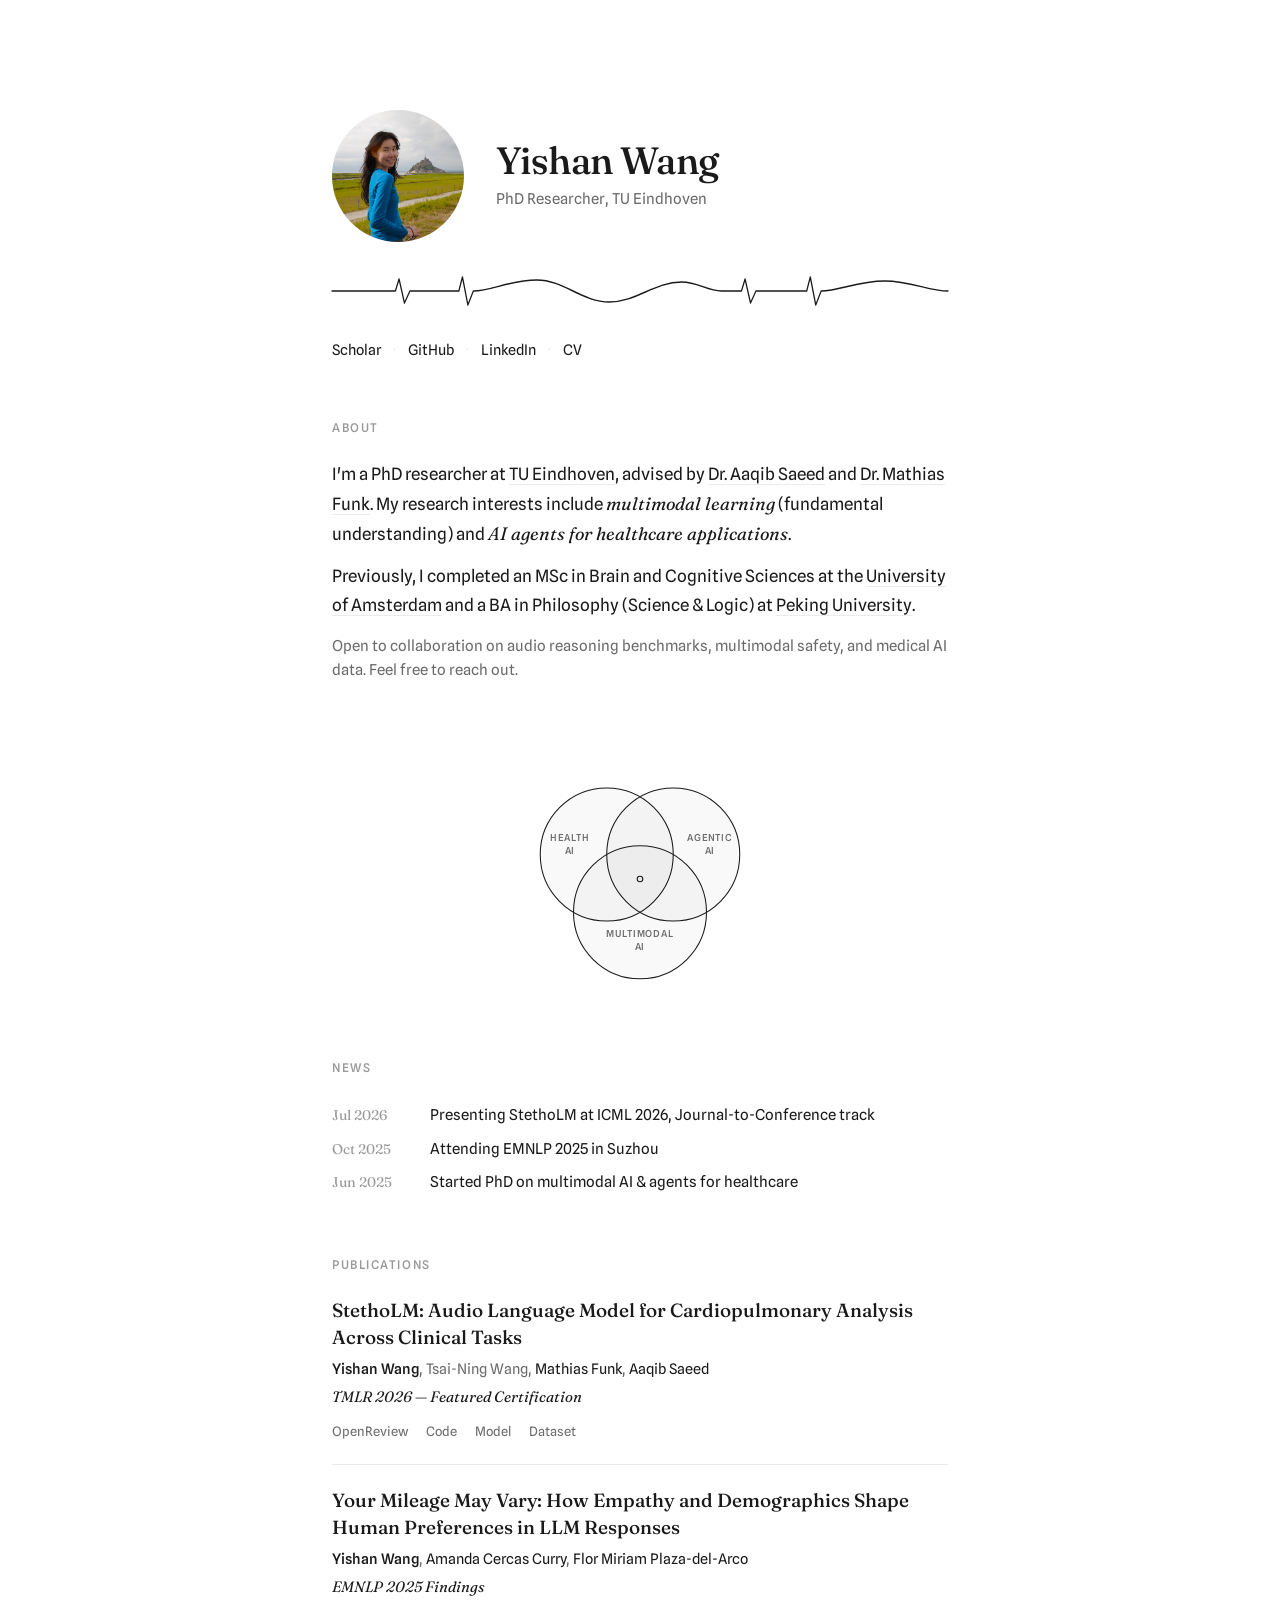
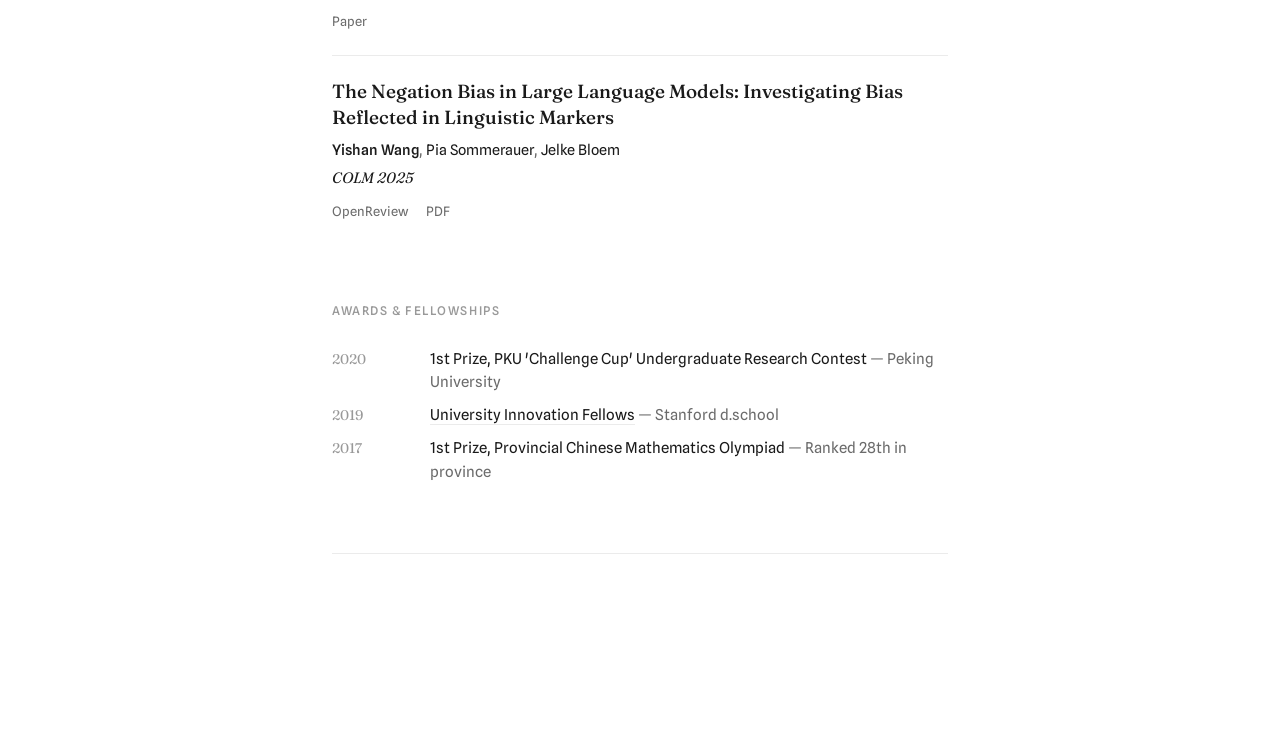
==== index.html @ dc72cea0 "Update index.html" ====
<!DOCTYPE HTML>
<html lang="en">
<head>
    <meta http-equiv="Content-Type" content="text/html; charset=UTF-8">
    <title>Yishan Wang</title>
    <meta name="author" content="Yishan Wang">
    <meta name="viewport" content="width=device-width, initial-scale=1">
    <link rel="shortcut icon" href="images/favicon/favicon.ico" type="image/x-icon">
    <link rel="preconnect" href="https://fonts.googleapis.com">
    <link rel="preconnect" href="https://fonts.gstatic.com" crossorigin>
    <link href="https://fonts.googleapis.com/css2?family=Fraunces:ital,opsz,wght@0,9..144,400;0,9..144,500;0,9..144,600;1,9..144,400;1,9..144,500&family=Spline+Sans:wght@400;500&display=swap" rel="stylesheet">
    <style>
        :root {
            --ink: #1a1a1a;
            --muted: #6b6b6b;
            --faint: #999;
            --line: #ebebeb;
            --accent: #1a1a1a;
            --bg: #ffffff;
        }

        * {
            margin: 0;
            padding: 0;
            box-sizing: border-box;
        }

        html {
            -webkit-font-smoothing: antialiased;
            -moz-osx-font-smoothing: grayscale;
        }

        body {
            font-family: 'Spline Sans', sans-serif;
            font-size: 16px;
            line-height: 1.65;
            color: var(--ink);
            background: var(--bg);
        }

        ::selection {
            background: #1a1a1a;
            color: #fff;
        }

        a {
            color: var(--ink);
            text-decoration: none;
            border-bottom: 1px solid var(--line);
            transition: border-color 0.2s ease, color 0.2s ease;
        }

        a:hover {
            border-color: var(--ink);
        }

        .wrap {
            max-width: 680px;
            margin: 0 auto;
            padding: 110px 32px 140px;
        }

        /* ===== Header ===== */
        header {
            display: flex;
            align-items: center;
            gap: 32px;
            margin-bottom: 8px;
        }

        .profile-photo {
            width: 132px;
            height: 132px;
            border-radius: 50%;
            object-fit: cover;
            flex-shrink: 0;
            transition: transform 0.4s ease;
        }

        .profile-photo:hover {
            transform: scale(1.04);
        }

        header h1 {
            font-family: 'Fraunces', serif;
            font-size: 38px;
            font-weight: 500;
            letter-spacing: -0.015em;
            line-height: 1.05;
            margin-bottom: 6px;
        }

        .subtitle {
            font-size: 15px;
            color: var(--muted);
        }

        /* ===== Heart/lung audio wave (header) ===== */
        .waveline {
            margin: 26px 0 0;
            width: 100%;
            height: 46px;
            display: block;
            overflow: visible;
        }

        .waveline path {
            fill: none;
            stroke: var(--ink);
            stroke-width: 1.4;
            stroke-linecap: round;
            stroke-linejoin: round;
        }

        .waveline .wave-draw {
            stroke-dasharray: 1400;
            stroke-dashoffset: 1400;
            animation: draw 2.6s cubic-bezier(0.16, 1, 0.3, 1) 0.5s forwards;
        }

        @keyframes draw {
            to { stroke-dashoffset: 0; }
        }

        /* ===== Meta line ===== */
        .meta {
            font-size: 14.5px;
            color: var(--muted);
            margin: 24px 0 6px;
        }

        .meta a {
            border-bottom-color: transparent;
        }

        .meta a:hover {
            border-bottom-color: var(--ink);
        }

        .meta .sep {
            color: var(--line);
            margin: 0 9px;
        }

        /* ===== Sections ===== */
        section {
            margin-top: 56px;
        }

        h2 {
            font-family: 'Spline Sans', sans-serif;
            font-size: 12px;
            font-weight: 500;
            text-transform: uppercase;
            letter-spacing: 0.13em;
            color: var(--faint);
            margin-bottom: 22px;
        }

        .bio-text {
            font-size: 17px;
            line-height: 1.7;
        }

        .bio-text em {
            font-family: 'Fraunces', serif;
            font-style: italic;
            font-size: 18px;
        }

        .collab-note {
            margin-top: 14px;
            font-size: 15px;
            color: var(--muted);
        }

        /* ===== Research Venn ===== */
        .venn-section {
            margin-top: 56px;
        }

        .venn {
            width: 100%;
            max-width: 280px;
            height: auto;
            display: block;
            margin: 4px auto 0;
            overflow: visible;
        }

        .venn circle {
            fill: var(--ink);
            fill-opacity: 0.022;
            stroke: var(--ink);
            stroke-width: 1.2;
        }

        .venn .ring {
            stroke-dasharray: 920;
            stroke-dashoffset: 920;
            animation: draw 2.2s cubic-bezier(0.16, 1, 0.3, 1) forwards;
        }
        .venn .ring.r2 { animation-delay: 0.22s; }
        .venn .ring.r3 { animation-delay: 0.44s; }

        .venn .lbl {
            font-family: 'Spline Sans', sans-serif;
            font-size: 11px;
            font-weight: 500;
            text-transform: uppercase;
            letter-spacing: 0.1em;
            fill: var(--muted);
            text-anchor: middle;
        }

        .venn .core {
            fill: var(--ink);
        }

        .venn .core-pulse {
            fill: none;
            stroke: var(--ink);
            stroke-width: 1;
            opacity: 0;
            transform-origin: center;
            animation: pulse 2.4s ease-out 1.4s infinite;
        }

        @keyframes pulse {
            0%   { opacity: 0.5; r: 4; }
            70%  { opacity: 0;   r: 16; }
            100% { opacity: 0;   r: 16; }
        }

        .venn-caption {
            text-align: center;
            font-family: 'Fraunces', serif;
            font-style: italic;
            font-size: 15px;
            color: var(--muted);
            margin-top: 18px;
        }

        /* ===== Compact rows (news / awards) ===== */
        .list {
            display: flex;
            flex-direction: column;
        }

        .row {
            display: flex;
            gap: 20px;
            padding: 5px 0;
            font-size: 15px;
            line-height: 1.55;
        }

        .row-date {
            font-family: 'Fraunces', serif;
            font-size: 14px;
            color: var(--faint);
            flex-shrink: 0;
            width: 78px;
            padding-top: 1px;
        }

        .row-body {
            flex: 1;
        }

        .row-body .where {
            color: var(--muted);
        }

        /* ===== Publications ===== */
        .pub {
            padding: 22px 0;
            border-top: 1px solid var(--line);
        }

        .pub:first-of-type {
            border-top: none;
            padding-top: 0;
        }

        .pub-title {
            font-family: 'Fraunces', serif;
            font-size: 19px;
            font-weight: 500;
            line-height: 1.4;
            margin-bottom: 7px;
        }

        .pub-authors {
            font-size: 14.5px;
            color: var(--muted);
            margin-bottom: 4px;
        }

        .pub-authors a {
            border-bottom-color: transparent;
        }

        .pub-authors a:hover {
            border-bottom-color: var(--ink);
        }

        .pub-authors .me {
            color: var(--ink);
            font-weight: 500;
        }

        .pub-venue {
            font-family: 'Fraunces', serif;
            font-style: italic;
            font-size: 15px;
            color: var(--ink);
            margin-bottom: 11px;
        }

        .pub-links {
            display: flex;
            gap: 18px;
        }

        .pub-links a {
            font-size: 13px;
            color: var(--muted);
            border-bottom: none;
            position: relative;
        }

        .pub-links a::after {
            content: '';
            position: absolute;
            left: 0;
            bottom: -2px;
            width: 100%;
            height: 1px;
            background: var(--ink);
            transform: scaleX(0);
            transform-origin: left;
            transition: transform 0.2s ease;
        }

        .pub-links a:hover {
            color: var(--ink);
        }

        .pub-links a:hover::after {
            transform: scaleX(1);
        }

        /* ===== Visitor map ===== */
        .map-section {
            margin-top: 64px;
            padding-top: 40px;
            border-top: 1px solid var(--line);
        }

        /* ===== Page load animation ===== */
        .wrap > * {
            animation: rise 0.7s cubic-bezier(0.16, 1, 0.3, 1) backwards;
        }
        .wrap > *:nth-child(1) { animation-delay: 0.04s; }
        .wrap > *:nth-child(2) { animation-delay: 0.10s; }
        .wrap > *:nth-child(3) { animation-delay: 0.16s; }
        .wrap > *:nth-child(4) { animation-delay: 0.22s; }
        .wrap > *:nth-child(5) { animation-delay: 0.28s; }
        .wrap > *:nth-child(6) { animation-delay: 0.34s; }
        .wrap > *:nth-child(7) { animation-delay: 0.40s; }
        .wrap > *:nth-child(8) { animation-delay: 0.46s; }

        @keyframes rise {
            from { opacity: 0; transform: translateY(12px); }
            to { opacity: 1; transform: translateY(0); }
        }

        @media (prefers-reduced-motion: reduce) {
            .wave-draw, .venn .ring { animation: none; stroke-dashoffset: 0; }
            .venn .core-pulse { animation: none; }
        }

        /* ===== Mobile ===== */
        @media (max-width: 600px) {
            .wrap {
                padding: 64px 24px 90px;
            }

            header {
                flex-direction: column;
                align-items: flex-start;
                gap: 18px;
            }

            header h1 {
                font-size: 33px;
            }

            .row {
                flex-direction: column;
                gap: 1px;
                padding: 7px 0;
            }

            .row-date {
                width: auto;
            }

            .meta {
                line-height: 2;
            }

            .venn .lbl { font-size: 10px; }
        }
    </style>
</head>

<body>
    <div class="wrap">
        <!-- Header -->
        <header>
            <img src="images/profile.jpg" alt="Yishan Wang" class="profile-photo">
            <div>
                <h1>Yishan Wang</h1>
                <p class="subtitle">PhD Researcher, TU Eindhoven</p>
            </div>
        </header>

        <!-- Heart / lung audio wave -->
        <svg class="waveline" viewBox="0 0 680 46" preserveAspectRatio="none" aria-hidden="true">
            <path class="wave-draw" d="
                M0,23
                C20,23 34,23 48,23
                L70,23 74,11 80,35 86,23
                C100,23 108,23 120,23
                L140,23 144,9 150,37 156,23
                C176,23 196,12 226,12
                C256,12 276,34 306,34
                C336,34 356,14 386,14
                C404,14 414,23 430,23
                L452,23 456,11 462,35 468,23
                C482,23 490,23 504,23
                L524,23 528,9 534,37 540,23
                C560,23 580,13 610,13
                C640,13 658,23 680,23
            "/>
        </svg>

        <!-- Meta -->
        <p class="meta">
            <a href="https://scholar.google.com/citations?user=Zy2eJZYAAAAJ&hl=en">Scholar</a>
            <span class="sep">·</span>
            <a href="https://github.com/yishani">GitHub</a>
            <span class="sep">·</span>
            <a href="https://www.linkedin.com/in/askyishan/">LinkedIn</a>
            <span class="sep">·</span>
            <a href="https://drive.google.com/file/d/1V_Zh28WvNt4IP1V_HgYiuSnjys2AkAC2/view?usp=sharing">CV</a>
        </p>

        <!-- About -->
        <section class="about">
            <h2>About</h2>
            <p class="bio-text">
                I'm a PhD researcher at <a href="https://www.tue.nl/en/">TU Eindhoven</a>,
                advised by <a href="https://aqibsaeed.github.io/">Dr. Aaqib Saeed</a> and
                <a href="https://mathias-funk.com/">Dr. Mathias Funk</a>. My research interests
                include <em>multimodal learning</em> (fundamental understanding) and
                <em>AI agents for healthcare applications</em>.
            </p>
            <p class="bio-text" style="margin-top: 12px;">
                Previously, I completed an MSc in Brain and Cognitive Sciences at the
                <a href="https://www.uva.nl/en">University of Amsterdam</a> and a BA in
                Philosophy (Science &amp; Logic) at <a href="https://english.pku.edu.cn/">Peking University</a>.
            </p>
            <p class="collab-note">
                Open to collaboration on audio reasoning benchmarks, multimodal safety,
                and medical AI data. Feel free to reach out.
            </p>
        </section>

        <!-- Research focus (Venn) -->
        <section class="venn-section">
            <svg class="venn" viewBox="0 0 320 300" aria-label="My research sits at the intersection of Health AI, Agentic AI and Multimodal AI">
                <!-- circles -->
                <circle class="ring r1" cx="122" cy="132" r="76"/>
                <circle class="ring r2" cx="198" cy="132" r="76"/>
                <circle class="ring r3" cx="160" cy="198" r="76"/>

                <!-- triple-intersection marker -->
                <circle class="core-pulse" cx="160" cy="160" r="4"/>
                <circle class="core" cx="160" cy="160" r="3.2"/>

                <!-- labels (inside each circle's clear lobe) -->
                <text class="lbl" x="80" y="116">Health</text>
                <text class="lbl" x="80" y="131">AI</text>
                <text class="lbl" x="240" y="116">Agentic</text>
                <text class="lbl" x="240" y="131">AI</text>
                <text class="lbl" x="160" y="226">Multimodal</text>
                <text class="lbl" x="160" y="241">AI</text>
            </svg>
        </section>

        <!-- News -->
        <section class="news">
            <h2>News</h2>
            <div class="list">
                <div class="row">
                    <div class="row-date">Jul 2026</div>
                    <div class="row-body">Presenting StethoLM at ICML 2026, Journal-to-Conference track</div>
                </div>
                <div class="row">
                    <div class="row-date">Oct 2025</div>
                    <div class="row-body">Attending EMNLP 2025 in Suzhou</div>
                </div>
                <div class="row">
                    <div class="row-date">Jun 2025</div>
                    <div class="row-body">Started PhD on multimodal AI &amp; agents for healthcare</div>
                </div>
            </div>
        </section>

        <!-- Publications -->
        <section class="publications">
            <h2>Publications</h2>
            <div class="pub">
                <div class="pub-title">StethoLM: Audio Language Model for Cardiopulmonary Analysis Across Clinical Tasks</div>
                <div class="pub-authors">
                    <span class="me">Yishan Wang</span>,
                    Tsai-Ning Wang,
                    <a href="https://mathias-funk.com/">Mathias Funk</a>,
                    <a href="https://aqibsaeed.github.io/">Aaqib Saeed</a>
                </div>
                <div class="pub-venue">TMLR 2026 — Featured Certification</div>
                <div class="pub-links">
                    <a href="https://openreview.net/forum?id=i9RuUH9Jyj">OpenReview</a>
                    <a href="https://github.com/yishani/StethoLM">Code</a>
                    <a href="https://huggingface.co/askyishan/StethoLM">Model</a>
                    <a href="https://huggingface.co/datasets/askyishan/StethoBench">Dataset</a>
                </div>
            </div>

            <div class="pub">
                <div class="pub-title">Your Mileage May Vary: How Empathy and Demographics Shape Human Preferences in LLM Responses</div>
                <div class="pub-authors">
                    <span class="me">Yishan Wang</span>,
                    <a href="https://amandacurry.github.io/">Amanda Cercas Curry</a>,
                    <a href="https://fmplaza.github.io/">Flor Miriam Plaza-del-Arco</a>
                </div>
                <div class="pub-venue">EMNLP 2025 Findings</div>
                <div class="pub-links">
                    <a href="https://aclanthology.org/2025.findings-emnlp.935.pdf">Paper</a>
                </div>
            </div>

            <div class="pub">
                <div class="pub-title">The Negation Bias in Large Language Models: Investigating Bias Reflected in Linguistic Markers</div>
                <div class="pub-authors">
                    <span class="me">Yishan Wang</span>,
                    <a href="https://research.vu.nl/en/persons/pia-sommerauer">Pia Sommerauer</a>,
                    <a href="https://www.uva.nl/en/profile/b/l/j.bloem/j.bloem.html">Jelke Bloem</a>
                </div>
                <div class="pub-venue">COLM 2025</div>
                <div class="pub-links">
                    <a href="https://openreview.net/forum?id=BuXZtHTefA">OpenReview</a>
                    <a href="https://openreview.net/pdf?id=BuXZtHTefA">PDF</a>
                </div>
            </div>
        </section>

        <!-- Awards -->
        <section class="awards">
            <h2>Awards &amp; Fellowships</h2>
            <div class="list">
                <div class="row">
                    <div class="row-date">2020</div>
                    <div class="row-body">1st Prize, PKU 'Challenge Cup' Undergraduate Research Contest <span class="where">— Peking University</span></div>
                </div>
                <div class="row">
                    <div class="row-date">2019</div>
                    <div class="row-body"><a href="https://universityinnovationfellows.org/">University Innovation Fellows</a> <span class="where">— Stanford d.school</span></div>
                </div>
                <div class="row">
                    <div class="row-date">2017</div>
                    <div class="row-body">1st Prize, Provincial Chinese Mathematics Olympiad <span class="where">— Ranked 28th in province</span></div>
                </div>
            </div>
        </section>

        <!-- Visitor Map -->
        <section class="map-section">
            <script type="text/javascript" id="clustrmaps" src="//cdn.clustrmaps.com/map_v2.js?cl=ffffff&w=300&t=tt&d=w1MiC1LcS3pvn2YTrat3h65pmAVb_64KjppwKlJjlmo&co=a3d6fb&cmo=fda2a2&cmn=89fd89&ct=ffffff"></script>
        </section>
    </div>
</body>
</html>
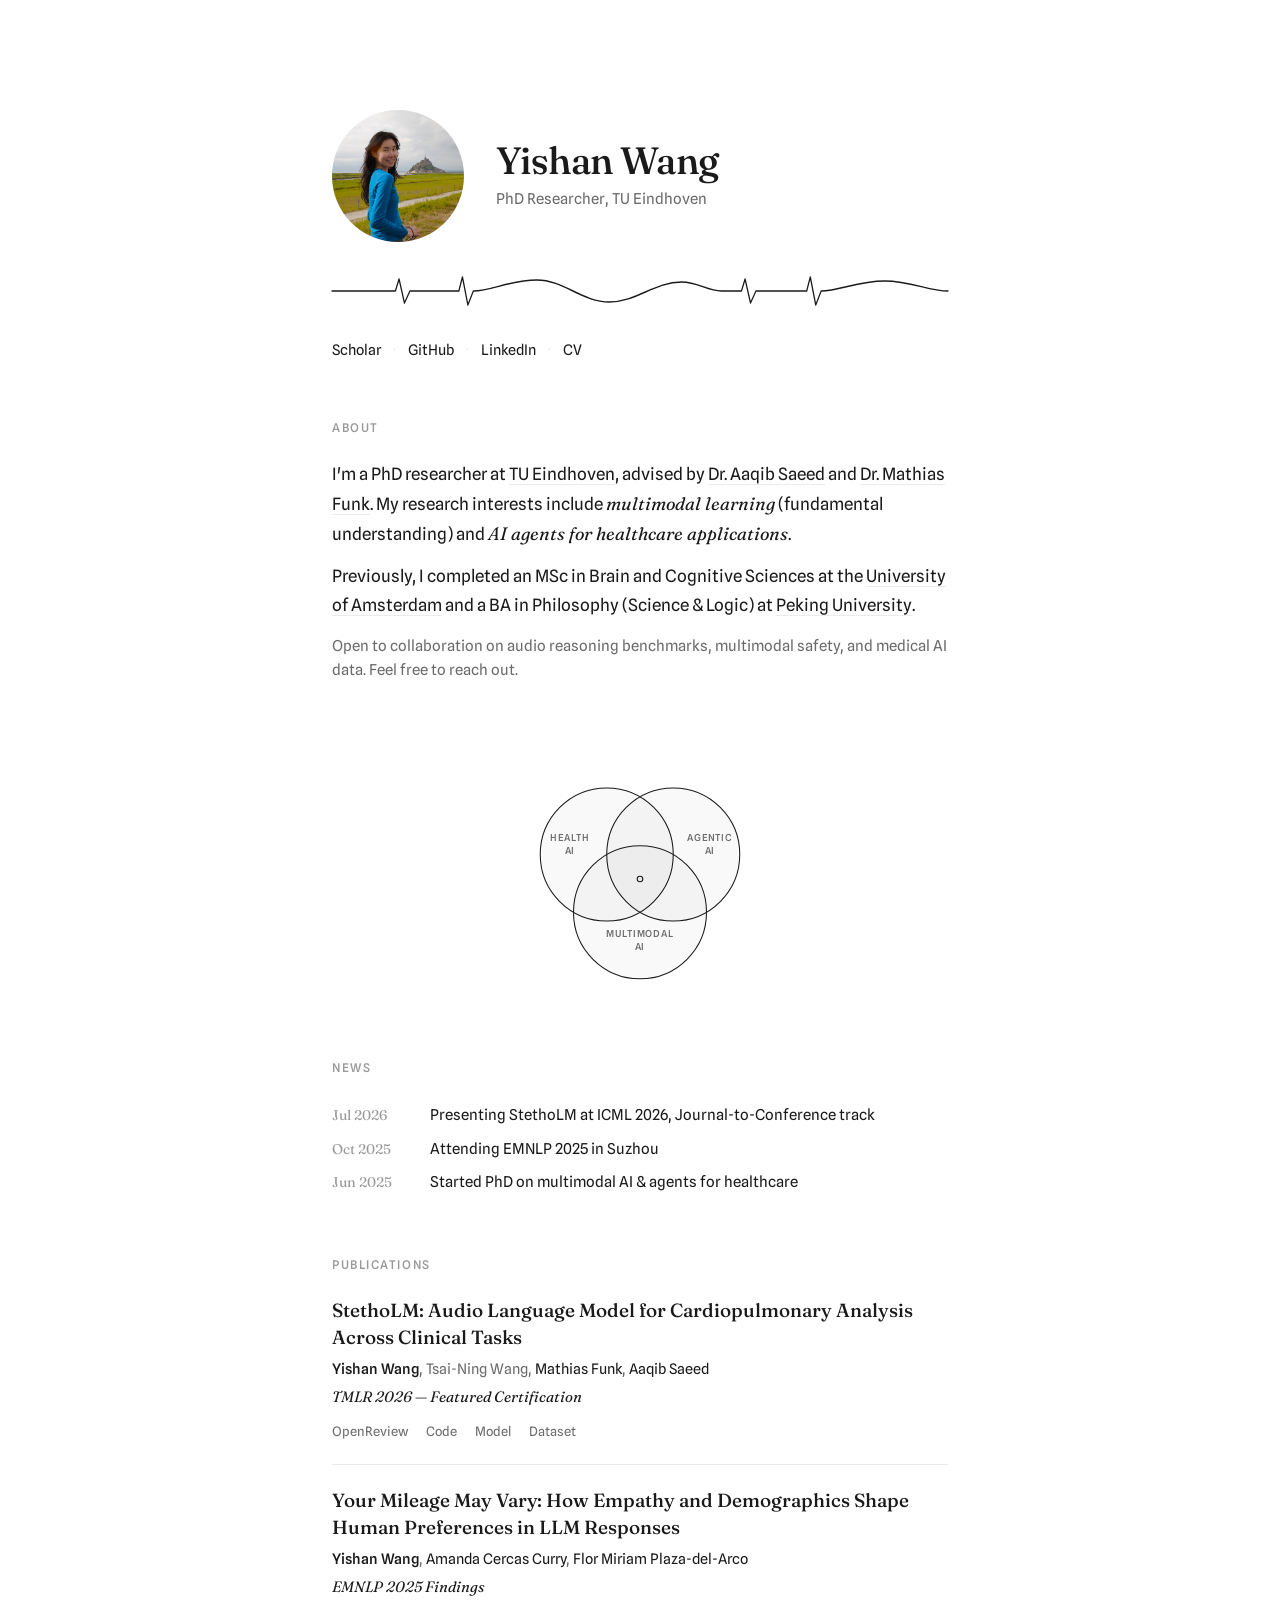
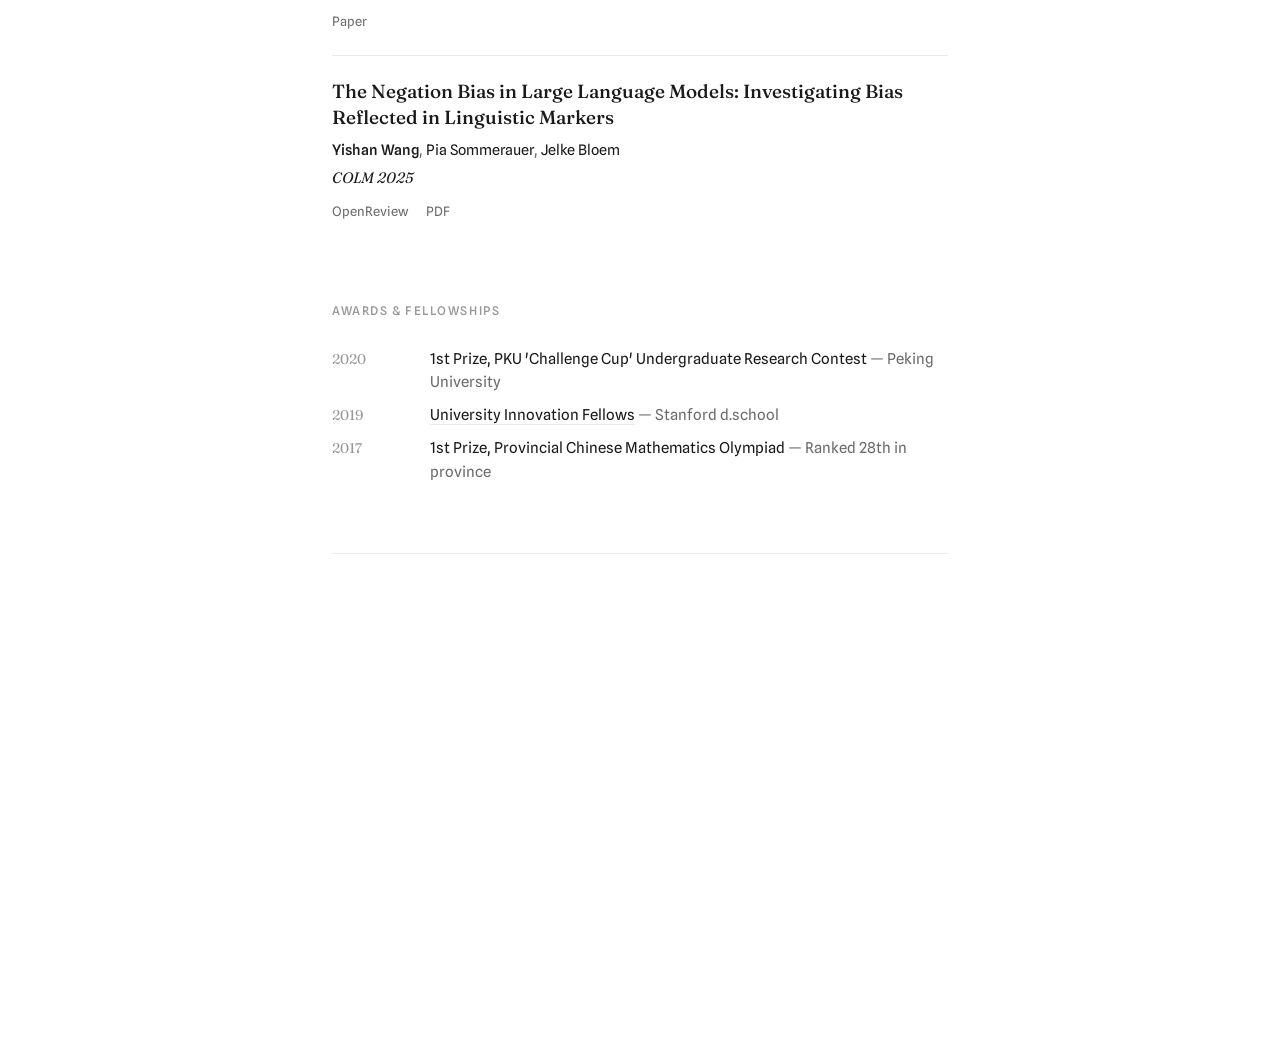
==== commit 286b2661: "Update index.html" ====
--- a/index.html
+++ b/index.html
@@ -356,6 +356,18 @@
             margin-top: 64px;
             padding-top: 40px;
             border-top: 1px solid var(--line);
+        }
+
+        #clustrmaps-widget {
+            min-height: 320px;
+            display: flex;
+            justify-content: center;
+            align-items: flex-start;
+        }
+
+        #clustrmaps-widget img {
+            max-width: 100%;
+            height: auto;
         }
 
         /* ===== Page load animation ===== */
@@ -589,7 +601,9 @@
 
         <!-- Visitor Map -->
         <section class="map-section">
-            <script type="text/javascript" id="clustrmaps" src="//cdn.clustrmaps.com/map_v2.js?cl=ffffff&w=300&t=tt&d=w1MiC1LcS3pvn2YTrat3h65pmAVb_64KjppwKlJjlmo&co=a3d6fb&cmo=fda2a2&cmn=89fd89&ct=ffffff"></script>
+            <div id="clustrmaps-widget">
+                <script type="text/javascript" id="clustrmaps" src="//cdn.clustrmaps.com/map_v2.js?cl=ffffff&w=300&t=tt&d=w1MiC1LcS3pvn2YTrat3h65pmAVb_64KjppwKlJjlmo&co=a3d6fb&cmo=fda2a2&cmn=89fd89&ct=ffffff"></script>
+            </div>
         </section>
     </div>
 </body>
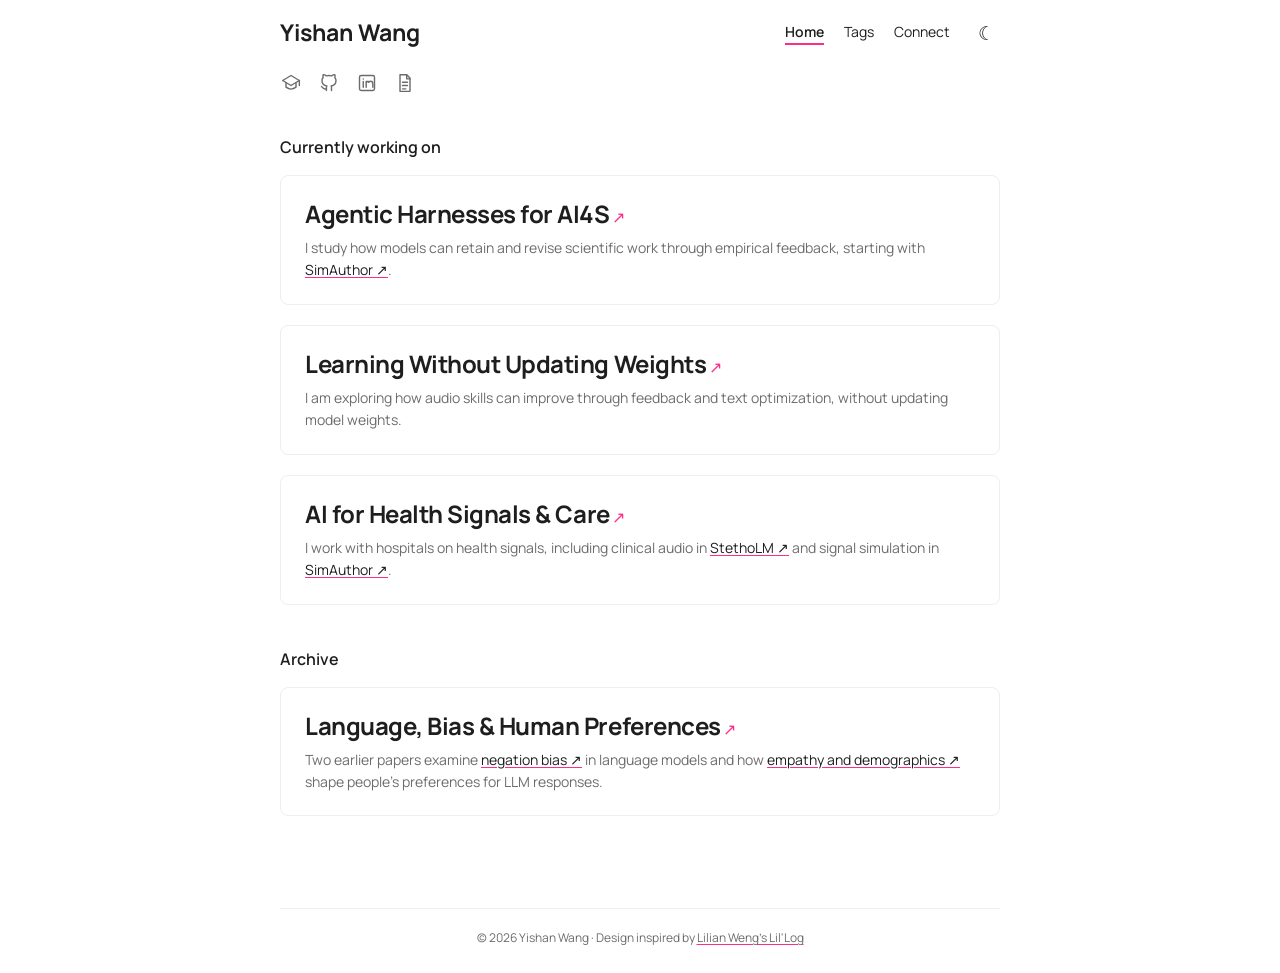
==== commit fadd563c: "Restructure site into theme pages and refresh styling - Split research into theme pages (AI4S, audio" ====
--- a/index.html
+++ b/index.html
@@ -1,610 +1,42 @@
-<!DOCTYPE HTML>
+<!doctype html>
 <html lang="en">
 <head>
-    <meta http-equiv="Content-Type" content="text/html; charset=UTF-8">
-    <title>Yishan Wang</title>
-    <meta name="author" content="Yishan Wang">
-    <meta name="viewport" content="width=device-width, initial-scale=1">
-    <link rel="shortcut icon" href="images/favicon/favicon.ico" type="image/x-icon">
-    <link rel="preconnect" href="https://fonts.googleapis.com">
-    <link rel="preconnect" href="https://fonts.gstatic.com" crossorigin>
-    <link href="https://fonts.googleapis.com/css2?family=Fraunces:ital,opsz,wght@0,9..144,400;0,9..144,500;0,9..144,600;1,9..144,400;1,9..144,500&family=Spline+Sans:wght@400;500&display=swap" rel="stylesheet">
-    <style>
-        :root {
-            --ink: #1a1a1a;
-            --muted: #6b6b6b;
-            --faint: #999;
-            --line: #ebebeb;
-            --accent: #1a1a1a;
-            --bg: #ffffff;
-        }
-
-        * {
-            margin: 0;
-            padding: 0;
-            box-sizing: border-box;
-        }
-
-        html {
-            -webkit-font-smoothing: antialiased;
-            -moz-osx-font-smoothing: grayscale;
-        }
-
-        body {
-            font-family: 'Spline Sans', sans-serif;
-            font-size: 16px;
-            line-height: 1.65;
-            color: var(--ink);
-            background: var(--bg);
-        }
-
-        ::selection {
-            background: #1a1a1a;
-            color: #fff;
-        }
-
-        a {
-            color: var(--ink);
-            text-decoration: none;
-            border-bottom: 1px solid var(--line);
-            transition: border-color 0.2s ease, color 0.2s ease;
-        }
-
-        a:hover {
-            border-color: var(--ink);
-        }
-
-        .wrap {
-            max-width: 680px;
-            margin: 0 auto;
-            padding: 110px 32px 140px;
-        }
-
-        /* ===== Header ===== */
-        header {
-            display: flex;
-            align-items: center;
-            gap: 32px;
-            margin-bottom: 8px;
-        }
-
-        .profile-photo {
-            width: 132px;
-            height: 132px;
-            border-radius: 50%;
-            object-fit: cover;
-            flex-shrink: 0;
-            transition: transform 0.4s ease;
-        }
-
-        .profile-photo:hover {
-            transform: scale(1.04);
-        }
-
-        header h1 {
-            font-family: 'Fraunces', serif;
-            font-size: 38px;
-            font-weight: 500;
-            letter-spacing: -0.015em;
-            line-height: 1.05;
-            margin-bottom: 6px;
-        }
-
-        .subtitle {
-            font-size: 15px;
-            color: var(--muted);
-        }
-
-        /* ===== Heart/lung audio wave (header) ===== */
-        .waveline {
-            margin: 26px 0 0;
-            width: 100%;
-            height: 46px;
-            display: block;
-            overflow: visible;
-        }
-
-        .waveline path {
-            fill: none;
-            stroke: var(--ink);
-            stroke-width: 1.4;
-            stroke-linecap: round;
-            stroke-linejoin: round;
-        }
-
-        .waveline .wave-draw {
-            stroke-dasharray: 1400;
-            stroke-dashoffset: 1400;
-            animation: draw 2.6s cubic-bezier(0.16, 1, 0.3, 1) 0.5s forwards;
-        }
-
-        @keyframes draw {
-            to { stroke-dashoffset: 0; }
-        }
-
-        /* ===== Meta line ===== */
-        .meta {
-            font-size: 14.5px;
-            color: var(--muted);
-            margin: 24px 0 6px;
-        }
-
-        .meta a {
-            border-bottom-color: transparent;
-        }
-
-        .meta a:hover {
-            border-bottom-color: var(--ink);
-        }
-
-        .meta .sep {
-            color: var(--line);
-            margin: 0 9px;
-        }
-
-        /* ===== Sections ===== */
-        section {
-            margin-top: 56px;
-        }
-
-        h2 {
-            font-family: 'Spline Sans', sans-serif;
-            font-size: 12px;
-            font-weight: 500;
-            text-transform: uppercase;
-            letter-spacing: 0.13em;
-            color: var(--faint);
-            margin-bottom: 22px;
-        }
-
-        .bio-text {
-            font-size: 17px;
-            line-height: 1.7;
-        }
-
-        .bio-text em {
-            font-family: 'Fraunces', serif;
-            font-style: italic;
-            font-size: 18px;
-        }
-
-        .collab-note {
-            margin-top: 14px;
-            font-size: 15px;
-            color: var(--muted);
-        }
-
-        /* ===== Research Venn ===== */
-        .venn-section {
-            margin-top: 56px;
-        }
-
-        .venn {
-            width: 100%;
-            max-width: 280px;
-            height: auto;
-            display: block;
-            margin: 4px auto 0;
-            overflow: visible;
-        }
-
-        .venn circle {
-            fill: var(--ink);
-            fill-opacity: 0.022;
-            stroke: var(--ink);
-            stroke-width: 1.2;
-        }
-
-        .venn .ring {
-            stroke-dasharray: 920;
-            stroke-dashoffset: 920;
-            animation: draw 2.2s cubic-bezier(0.16, 1, 0.3, 1) forwards;
-        }
-        .venn .ring.r2 { animation-delay: 0.22s; }
-        .venn .ring.r3 { animation-delay: 0.44s; }
-
-        .venn .lbl {
-            font-family: 'Spline Sans', sans-serif;
-            font-size: 11px;
-            font-weight: 500;
-            text-transform: uppercase;
-            letter-spacing: 0.1em;
-            fill: var(--muted);
-            text-anchor: middle;
-        }
-
-        .venn .core {
-            fill: var(--ink);
-        }
-
-        .venn .core-pulse {
-            fill: none;
-            stroke: var(--ink);
-            stroke-width: 1;
-            opacity: 0;
-            transform-origin: center;
-            animation: pulse 2.4s ease-out 1.4s infinite;
-        }
-
-        @keyframes pulse {
-            0%   { opacity: 0.5; r: 4; }
-            70%  { opacity: 0;   r: 16; }
-            100% { opacity: 0;   r: 16; }
-        }
-
-        .venn-caption {
-            text-align: center;
-            font-family: 'Fraunces', serif;
-            font-style: italic;
-            font-size: 15px;
-            color: var(--muted);
-            margin-top: 18px;
-        }
-
-        /* ===== Compact rows (news / awards) ===== */
-        .list {
-            display: flex;
-            flex-direction: column;
-        }
-
-        .row {
-            display: flex;
-            gap: 20px;
-            padding: 5px 0;
-            font-size: 15px;
-            line-height: 1.55;
-        }
-
-        .row-date {
-            font-family: 'Fraunces', serif;
-            font-size: 14px;
-            color: var(--faint);
-            flex-shrink: 0;
-            width: 78px;
-            padding-top: 1px;
-        }
-
-        .row-body {
-            flex: 1;
-        }
-
-        .row-body .where {
-            color: var(--muted);
-        }
-
-        /* ===== Publications ===== */
-        .pub {
-            padding: 22px 0;
-            border-top: 1px solid var(--line);
-        }
-
-        .pub:first-of-type {
-            border-top: none;
-            padding-top: 0;
-        }
-
-        .pub-title {
-            font-family: 'Fraunces', serif;
-            font-size: 19px;
-            font-weight: 500;
-            line-height: 1.4;
-            margin-bottom: 7px;
-        }
-
-        .pub-authors {
-            font-size: 14.5px;
-            color: var(--muted);
-            margin-bottom: 4px;
-        }
-
-        .pub-authors a {
-            border-bottom-color: transparent;
-        }
-
-        .pub-authors a:hover {
-            border-bottom-color: var(--ink);
-        }
-
-        .pub-authors .me {
-            color: var(--ink);
-            font-weight: 500;
-        }
-
-        .pub-venue {
-            font-family: 'Fraunces', serif;
-            font-style: italic;
-            font-size: 15px;
-            color: var(--ink);
-            margin-bottom: 11px;
-        }
-
-        .pub-links {
-            display: flex;
-            gap: 18px;
-        }
-
-        .pub-links a {
-            font-size: 13px;
-            color: var(--muted);
-            border-bottom: none;
-            position: relative;
-        }
-
-        .pub-links a::after {
-            content: '';
-            position: absolute;
-            left: 0;
-            bottom: -2px;
-            width: 100%;
-            height: 1px;
-            background: var(--ink);
-            transform: scaleX(0);
-            transform-origin: left;
-            transition: transform 0.2s ease;
-        }
-
-        .pub-links a:hover {
-            color: var(--ink);
-        }
-
-        .pub-links a:hover::after {
-            transform: scaleX(1);
-        }
-
-        /* ===== Visitor map ===== */
-        .map-section {
-            margin-top: 64px;
-            padding-top: 40px;
-            border-top: 1px solid var(--line);
-        }
-
-        #clustrmaps-widget {
-            min-height: 320px;
-            display: flex;
-            justify-content: center;
-            align-items: flex-start;
-        }
-
-        #clustrmaps-widget img {
-            max-width: 100%;
-            height: auto;
-        }
-
-        /* ===== Page load animation ===== */
-        .wrap > * {
-            animation: rise 0.7s cubic-bezier(0.16, 1, 0.3, 1) backwards;
-        }
-        .wrap > *:nth-child(1) { animation-delay: 0.04s; }
-        .wrap > *:nth-child(2) { animation-delay: 0.10s; }
-        .wrap > *:nth-child(3) { animation-delay: 0.16s; }
-        .wrap > *:nth-child(4) { animation-delay: 0.22s; }
-        .wrap > *:nth-child(5) { animation-delay: 0.28s; }
-        .wrap > *:nth-child(6) { animation-delay: 0.34s; }
-        .wrap > *:nth-child(7) { animation-delay: 0.40s; }
-        .wrap > *:nth-child(8) { animation-delay: 0.46s; }
-
-        @keyframes rise {
-            from { opacity: 0; transform: translateY(12px); }
-            to { opacity: 1; transform: translateY(0); }
-        }
-
-        @media (prefers-reduced-motion: reduce) {
-            .wave-draw, .venn .ring { animation: none; stroke-dashoffset: 0; }
-            .venn .core-pulse { animation: none; }
-        }
-
-        /* ===== Mobile ===== */
-        @media (max-width: 600px) {
-            .wrap {
-                padding: 64px 24px 90px;
-            }
-
-            header {
-                flex-direction: column;
-                align-items: flex-start;
-                gap: 18px;
-            }
-
-            header h1 {
-                font-size: 33px;
-            }
-
-            .row {
-                flex-direction: column;
-                gap: 1px;
-                padding: 7px 0;
-            }
-
-            .row-date {
-                width: auto;
-            }
-
-            .meta {
-                line-height: 2;
-            }
-
-            .venn .lbl { font-size: 10px; }
-        }
-    </style>
+  <meta charset="utf-8">
+  <meta name="viewport" content="width=device-width,initial-scale=1">
+  <meta name="description" content="Yishan Wang's research themes in agentic AI, audio skills, and healthcare.">
+  <title>Yishan Wang</title>
+  <script>(function(){try{var t=localStorage.getItem('theme');if(t==='dark'||t==='light')document.documentElement.dataset.theme=t;else if(matchMedia('(prefers-color-scheme: dark)').matches)document.documentElement.dataset.theme='dark'}catch(e){}})();</script>
+  <link rel="preconnect" href="https://fonts.googleapis.com"><link rel="preconnect" href="https://fonts.gstatic.com" crossorigin><link rel="stylesheet" href="https://fonts.googleapis.com/css2?family=Manrope:wght@400..800&display=swap"><link rel="stylesheet" href="stylesheet.css">
+  <script src="theme.js" defer></script>
 </head>
-
 <body>
-    <div class="wrap">
-        <!-- Header -->
-        <header>
-            <img src="images/profile.jpg" alt="Yishan Wang" class="profile-photo">
-            <div>
-                <h1>Yishan Wang</h1>
-                <p class="subtitle">PhD Researcher, TU Eindhoven</p>
-            </div>
-        </header>
-
-        <!-- Heart / lung audio wave -->
-        <svg class="waveline" viewBox="0 0 680 46" preserveAspectRatio="none" aria-hidden="true">
-            <path class="wave-draw" d="
-                M0,23
-                C20,23 34,23 48,23
-                L70,23 74,11 80,35 86,23
-                C100,23 108,23 120,23
-                L140,23 144,9 150,37 156,23
-                C176,23 196,12 226,12
-                C256,12 276,34 306,34
-                C336,34 356,14 386,14
-                C404,14 414,23 430,23
-                L452,23 456,11 462,35 468,23
-                C482,23 490,23 504,23
-                L524,23 528,9 534,37 540,23
-                C560,23 580,13 610,13
-                C640,13 658,23 680,23
-            "/>
-        </svg>
-
-        <!-- Meta -->
-        <p class="meta">
-            <a href="https://scholar.google.com/citations?user=Zy2eJZYAAAAJ&hl=en">Scholar</a>
-            <span class="sep">·</span>
-            <a href="https://github.com/yishani">GitHub</a>
-            <span class="sep">·</span>
-            <a href="https://www.linkedin.com/in/askyishan/">LinkedIn</a>
-            <span class="sep">·</span>
-            <a href="https://drive.google.com/file/d/1V_Zh28WvNt4IP1V_HgYiuSnjys2AkAC2/view?usp=sharing">CV</a>
-        </p>
-
-        <!-- About -->
-        <section class="about">
-            <h2>About</h2>
-            <p class="bio-text">
-                I'm a PhD researcher at <a href="https://www.tue.nl/en/">TU Eindhoven</a>,
-                advised by <a href="https://aqibsaeed.github.io/">Dr. Aaqib Saeed</a> and
-                <a href="https://mathias-funk.com/">Dr. Mathias Funk</a>. My research interests
-                include <em>multimodal learning</em> (fundamental understanding) and
-                <em>AI agents for healthcare applications</em>.
-            </p>
-            <p class="bio-text" style="margin-top: 12px;">
-                Previously, I completed an MSc in Brain and Cognitive Sciences at the
-                <a href="https://www.uva.nl/en">University of Amsterdam</a> and a BA in
-                Philosophy (Science &amp; Logic) at <a href="https://english.pku.edu.cn/">Peking University</a>.
-            </p>
-            <p class="collab-note">
-                Open to collaboration on audio reasoning benchmarks, multimodal safety,
-                and medical AI data. Feel free to reach out.
-            </p>
-        </section>
-
-        <!-- Research focus (Venn) -->
-        <section class="venn-section">
-            <svg class="venn" viewBox="0 0 320 300" aria-label="My research sits at the intersection of Health AI, Agentic AI and Multimodal AI">
-                <!-- circles -->
-                <circle class="ring r1" cx="122" cy="132" r="76"/>
-                <circle class="ring r2" cx="198" cy="132" r="76"/>
-                <circle class="ring r3" cx="160" cy="198" r="76"/>
-
-                <!-- triple-intersection marker -->
-                <circle class="core-pulse" cx="160" cy="160" r="4"/>
-                <circle class="core" cx="160" cy="160" r="3.2"/>
-
-                <!-- labels (inside each circle's clear lobe) -->
-                <text class="lbl" x="80" y="116">Health</text>
-                <text class="lbl" x="80" y="131">AI</text>
-                <text class="lbl" x="240" y="116">Agentic</text>
-                <text class="lbl" x="240" y="131">AI</text>
-                <text class="lbl" x="160" y="226">Multimodal</text>
-                <text class="lbl" x="160" y="241">AI</text>
-            </svg>
-        </section>
-
-        <!-- News -->
-        <section class="news">
-            <h2>News</h2>
-            <div class="list">
-                <div class="row">
-                    <div class="row-date">Jul 2026</div>
-                    <div class="row-body">Presenting StethoLM at ICML 2026, Journal-to-Conference track</div>
-                </div>
-                <div class="row">
-                    <div class="row-date">Oct 2025</div>
-                    <div class="row-body">Attending EMNLP 2025 in Suzhou</div>
-                </div>
-                <div class="row">
-                    <div class="row-date">Jun 2025</div>
-                    <div class="row-body">Started PhD on multimodal AI &amp; agents for healthcare</div>
-                </div>
-            </div>
-        </section>
-
-        <!-- Publications -->
-        <section class="publications">
-            <h2>Publications</h2>
-            <div class="pub">
-                <div class="pub-title">StethoLM: Audio Language Model for Cardiopulmonary Analysis Across Clinical Tasks</div>
-                <div class="pub-authors">
-                    <span class="me">Yishan Wang</span>,
-                    Tsai-Ning Wang,
-                    <a href="https://mathias-funk.com/">Mathias Funk</a>,
-                    <a href="https://aqibsaeed.github.io/">Aaqib Saeed</a>
-                </div>
-                <div class="pub-venue">TMLR 2026 — Featured Certification</div>
-                <div class="pub-links">
-                    <a href="https://openreview.net/forum?id=i9RuUH9Jyj">OpenReview</a>
-                    <a href="https://github.com/yishani/StethoLM">Code</a>
-                    <a href="https://huggingface.co/askyishan/StethoLM">Model</a>
-                    <a href="https://huggingface.co/datasets/askyishan/StethoBench">Dataset</a>
-                </div>
-            </div>
-
-            <div class="pub">
-                <div class="pub-title">Your Mileage May Vary: How Empathy and Demographics Shape Human Preferences in LLM Responses</div>
-                <div class="pub-authors">
-                    <span class="me">Yishan Wang</span>,
-                    <a href="https://amandacurry.github.io/">Amanda Cercas Curry</a>,
-                    <a href="https://fmplaza.github.io/">Flor Miriam Plaza-del-Arco</a>
-                </div>
-                <div class="pub-venue">EMNLP 2025 Findings</div>
-                <div class="pub-links">
-                    <a href="https://aclanthology.org/2025.findings-emnlp.935.pdf">Paper</a>
-                </div>
-            </div>
-
-            <div class="pub">
-                <div class="pub-title">The Negation Bias in Large Language Models: Investigating Bias Reflected in Linguistic Markers</div>
-                <div class="pub-authors">
-                    <span class="me">Yishan Wang</span>,
-                    <a href="https://research.vu.nl/en/persons/pia-sommerauer">Pia Sommerauer</a>,
-                    <a href="https://www.uva.nl/en/profile/b/l/j.bloem/j.bloem.html">Jelke Bloem</a>
-                </div>
-                <div class="pub-venue">COLM 2025</div>
-                <div class="pub-links">
-                    <a href="https://openreview.net/forum?id=BuXZtHTefA">OpenReview</a>
-                    <a href="https://openreview.net/pdf?id=BuXZtHTefA">PDF</a>
-                </div>
-            </div>
-        </section>
-
-        <!-- Awards -->
-        <section class="awards">
-            <h2>Awards &amp; Fellowships</h2>
-            <div class="list">
-                <div class="row">
-                    <div class="row-date">2020</div>
-                    <div class="row-body">1st Prize, PKU 'Challenge Cup' Undergraduate Research Contest <span class="where">— Peking University</span></div>
-                </div>
-                <div class="row">
-                    <div class="row-date">2019</div>
-                    <div class="row-body"><a href="https://universityinnovationfellows.org/">University Innovation Fellows</a> <span class="where">— Stanford d.school</span></div>
-                </div>
-                <div class="row">
-                    <div class="row-date">2017</div>
-                    <div class="row-body">1st Prize, Provincial Chinese Mathematics Olympiad <span class="where">— Ranked 28th in province</span></div>
-                </div>
-            </div>
-        </section>
-
-        <!-- Visitor Map -->
-        <section class="map-section">
-            <div id="clustrmaps-widget">
-                <script type="text/javascript" id="clustrmaps" src="//cdn.clustrmaps.com/map_v2.js?cl=ffffff&w=300&t=tt&d=w1MiC1LcS3pvn2YTrat3h65pmAVb_64KjppwKlJjlmo&co=a3d6fb&cmo=fda2a2&cmn=89fd89&ct=ffffff"></script>
-            </div>
-        </section>
+<div class="wrap">
+  <header class="site-header">
+    <a class="brand" href="index.html">Yishan Wang</a>
+    <div class="header-right">
+      <nav class="nav" aria-label="Main navigation"><a href="index.html" aria-current="page">Home</a><a href="tags.html">Tags</a><a href="connect.html">Connect</a></nav>
+      <button class="theme-toggle" type="button" aria-label="Switch color mode"><span aria-hidden="true">☾</span></button>
     </div>
+  </header>
+  <div class="social social-icons" aria-label="Social links">
+    <a href="https://scholar.google.com/citations?user=Zy2eJZYAAAAJ&amp;hl=en" aria-label="Google Scholar" title="Google Scholar"><svg viewBox="0 0 24 24" aria-hidden="true"><path d="M2 9 12 3l10 6-10 6L2 9Z"/><path d="M6 11.5V17c3.6 2.8 8.4 2.8 12 0v-5.5"/><path d="M22 9v6"/></svg></a>
+    <a href="https://github.com/yishani" aria-label="GitHub" title="GitHub"><svg viewBox="0 0 24 24" aria-hidden="true"><path d="M9 19c-4.3 1.3-4.3-2.2-6-2.7M15 21v-3.4c0-1 .1-1.5-.5-2 2.9-.3 5.9-1.4 5.9-6.5 0-1.5-.5-2.7-1.4-3.7.2-.5.6-2.1-.1-3.4 0 0-1.2-.4-3.8 1.4a13 13 0 0 0-6.2 0C6.3 1.6 5.1 2 5.1 2c-.7 1.3-.3 2.9-.1 3.4A5.2 5.2 0 0 0 3.6 9c0 5.1 3 6.2 5.9 6.5-.6.5-.6 1.2-.6 2V21"/></svg></a>
+    <a href="https://www.linkedin.com/in/askyishan/" aria-label="LinkedIn" title="LinkedIn"><svg viewBox="0 0 24 24" aria-hidden="true"><rect x="3" y="3" width="18" height="18" rx="2"/><path d="M7.5 10v7m0-10v.1M11 17v-7h3v1.2c.5-.9 1.3-1.4 2.3-1.4 1.8 0 2.7 1.1 2.7 3.2V17M11 12.8c0-1.5 1.2-2.8 2.7-2.8"/></svg></a>
+    <a href="https://drive.google.com/file/d/1V_Zh28WvNt4IP1V_HgYiuSnjys2AkAC2/view?usp=sharing" aria-label="CV" title="CV"><svg viewBox="0 0 24 24" aria-hidden="true"><path d="M6 2h8l4 4v16H6V2Z"/><path d="M14 2v5h4M9 11h6M9 15h6M9 19h4"/></svg></a>
+  </div>
+  <main class="home">
+    <section class="home-section" aria-labelledby="working-title">
+      <h1 class="section-heading" id="working-title">Currently working on</h1>
+      <article class="entry"><h2><a href="ai4s.html">Agentic Harnesses for AI4S</a></h2><p>I study how models can retain and revise scientific work through empirical feedback, starting with <a href="https://arxiv.org/abs/2610.06257">SimAuthor ↗</a>.</p></article>
+      <article class="entry"><h2><a href="audio-skills.html">Learning Without Updating Weights</a></h2><p>I am exploring how audio skills can improve through feedback and text optimization, without updating model weights.</p></article>
+      <article class="entry"><h2><a href="healthcare.html">AI for Health Signals &amp; Care</a></h2><p>I work with hospitals on health signals, including clinical audio in <a href="https://openreview.net/forum?id=i9RuUH9Jyj">StethoLM ↗</a> and signal simulation in <a href="https://arxiv.org/abs/2610.06257">SimAuthor ↗</a>.</p></article>
+    </section>
+    <section class="home-section" aria-labelledby="archive-title">
+      <h2 class="section-heading" id="archive-title">Archive</h2>
+      <article class="entry"><h2><a href="language-and-people.html">Language, Bias &amp; Human Preferences</a></h2><p>Two earlier papers examine <a href="https://openreview.net/forum?id=BuXZtHTefA">negation bias ↗</a> in language models and how <a href="https://aclanthology.org/2025.findings-emnlp.935.pdf">empathy and demographics ↗</a> shape people's preferences for LLM responses.</p></article>
+    </section>
+  </main>
+  <footer class="footer">© 2026 Yishan Wang · Design inspired by <a href="https://lilianweng.github.io/">Lilian Weng's Lil'Log</a></footer>
+</div>
 </body>
 </html>
--- a/stylesheet.css
+++ b/stylesheet.css
@@ -0,0 +1,110 @@
+:root {
+  color-scheme: light;
+  --bg: #fff;
+  --entry: #fff;
+  --text: #1e1e1e;
+  --muted: #6c6c6c;
+  --line: #eee;
+  --tag: #d6d6d6;
+  --accent: #ff2d87;
+  --accent-soft: #ffd9ea;
+}
+:root[data-theme='dark'] {
+  color-scheme: dark;
+  --bg: #1d1e20;
+  --entry: #2e2e33;
+  --text: #dadadb;
+  --muted: #9b9c9d;
+  --line: #414244;
+  --tag: #414244;
+  --accent: #ff6aa9;
+  --accent-soft: #5c2341;
+}
+* { box-sizing: border-box; }
+html { scroll-behavior: smooth; }
+body {
+  margin: 0;
+  background: var(--bg);
+  color: var(--text);
+  font-family: 'Manrope', -apple-system, BlinkMacSystemFont, 'Segoe UI', Roboto, Oxygen, Ubuntu, Cantarell, 'Open Sans', 'Helvetica Neue', sans-serif;
+  font-size: 16px;
+  line-height: 1.6;
+}
+a { color: inherit; text-decoration: none; }
+a:hover { color: var(--accent); }
+::selection { background: var(--accent-soft); }
+a:focus-visible, button:focus-visible { outline: 2px solid var(--accent); outline-offset: 3px; }
+button { font: inherit; }
+.wrap { max-width: 768px; padding: 0 24px; margin: auto; }
+.site-header { height: 64px; display: flex; align-items: center; justify-content: space-between; gap: 20px; }
+.brand { font-size: 23px; font-weight: 700; white-space: nowrap; }
+.header-right { display: flex; align-items: center; gap: 22px; }
+.nav { display: flex; gap: 20px; font-size: 14px; }
+.nav a[aria-current='page'] { font-weight: 600; text-decoration: underline 2px var(--accent); text-underline-offset: 6px; }
+.theme-toggle { border: 0; background: transparent; color: var(--text); cursor: pointer; width: 28px; height: 28px; padding: 0; }
+.theme-toggle span { font-size: 19px; }
+.social { display: flex; flex-wrap: wrap; gap: 5px 18px; padding: 8px 0 22px; color: var(--muted); font-size: 13px; }
+.social-icons { gap: 17px; }
+.social-icons a { width: 21px; height: 21px; display: inline-flex; align-items: center; justify-content: center; }
+.social-icons svg { width: 20px; height: 20px; fill: none; stroke: currentColor; stroke-width: 1.7; stroke-linecap: round; stroke-linejoin: round; }
+.home { padding: 22px 0 72px; }
+.home-section + .home-section { margin-top: 44px; }
+.section-heading { margin: 0 0 17px; font-size: 16px; line-height: 1.3; font-weight: 600; }
+.entry { display: block; margin: 0 0 20px; padding: 22px 24px; border: 1px solid var(--line); border-radius: 8px; background: var(--entry); }
+.entry:hover { border-color: var(--accent); }
+.entry h2 { margin: 0; font-size: 24px; line-height: 1.3; font-weight: 700; letter-spacing: -.02em; }
+.entry h2 a::after { content: " ↗"; color: var(--accent); font-size: 16px; font-weight: 400; }
+.entry p a { color: var(--text); text-decoration: underline; text-decoration-color: var(--accent); text-underline-offset: 2px; }
+.entry p { color: var(--muted); font-size: 14px; line-height: 1.6; margin: 8px 0 0; }
+.entry-meta { color: var(--muted); font-size: 12px; margin-top: 11px; }
+.footer { border-top: 1px solid var(--line); color: var(--muted); text-align: center; font-size: 12px; padding: 19px 0 25px; }
+.footer span + span::before { content: " · "; }
+.footer a { text-decoration: underline; text-decoration-color: var(--accent); text-underline-offset: 2px; }
+.article, .page-index { padding: 32px 0 75px; }
+.back-link { color: var(--muted); font-size: 13px; }
+.page-kicker { color: var(--muted); font-size: 13px; margin: 25px 0 4px; }
+.article h1, .page-index h1 { font-size: 40px; line-height: 1.25; margin: 15px 0 14px; letter-spacing: -.02em; }
+.article-lead { color: var(--muted); font-size: 17px; line-height: 1.7; margin: 0 0 23px; }
+.article-meta { display: flex; flex-wrap: wrap; gap: 9px; margin: 22px 0 34px; }
+.tag, .tag-cloud a { display: inline-block; border-radius: 6px; background: var(--tag); color: var(--text); padding: 3px 10px; font-size: 13px; font-weight: 500; }
+.article h2 { font-size: 27px; margin: 42px 0 11px; letter-spacing: -.02em; }
+.article h3 { font-size: 21px; margin: 28px 0 9px; }
+.article p, .article li { color: var(--muted); }
+.article p a, .article li a { color: var(--text); text-decoration: underline; text-decoration-color: var(--accent); text-underline-offset: 3px; }
+.article ul { padding-left: 22px; }
+.article li { margin: 7px 0; }
+.callout { border-left: 3px solid var(--accent); padding-left: 16px; margin: 28px 0; }
+.callout p { margin: 0; }
+.item-list { margin-top: 15px; }
+.item { border-top: 1px solid var(--line); padding: 18px 0; }
+.item-title { display: flex; justify-content: space-between; align-items: baseline; gap: 16px; font-size: 17px; font-weight: 700; line-height: 1.45; }
+.item-title span { color: var(--muted); font-size: 12px; white-space: nowrap; font-weight: 400; }
+.item p { font-size: 14px; margin: 6px 0; }
+.item-links { display: flex; flex-wrap: wrap; gap: 14px; font-size: 13px; }
+.item-links a { text-decoration: underline; text-decoration-color: var(--accent); text-underline-offset: 2px; }
+.tag-cloud { display: flex; flex-wrap: wrap; gap: 12px; margin: 27px 0 42px; }
+.tag-cloud sup { font-size: 10px; padding-left: 3px; color: var(--muted); }
+.tag-group { display: none; border-top: 1px solid var(--line); padding: 16px 0; scroll-margin-top: 20px; }
+.tag-group:target { display: block; }
+.tag-group h2 { font-size: 18px; margin: 0 0 5px; }
+.tag-group ul { list-style: none; padding: 0; margin: 0; }
+.tag-group li { color: var(--muted); font-size: 14px; margin: 3px 0; }
+.contact-grid { display: block; margin: 23px 0; }
+.contact-card { padding: 23px 0; border-top: 1px solid var(--line); }
+.contact-card h2 { font-size: 24px; margin: 0 0 8px; }
+.contact-card p { margin: 0; }
+.credit { color: var(--muted); font-size: 12px; }
+@media (max-width: 520px) {
+  .wrap { padding: 0 20px; }
+  .site-header { height: 60px; }
+  .brand { font-size: 21px; }
+  .header-right { gap: 12px; }
+  .nav { gap: 11px; font-size: 12px; }
+  .social { gap: 3px 13px; }
+  .entry { padding: 19px 20px; }
+  .entry h2 { font-size: 22px; }
+  .article h1, .page-index h1 { font-size: 34px; }
+  .item-title { display: block; }
+  .item-title span { display: block; margin-top: 3px; }
+}
+@media (prefers-reduced-motion: reduce) { html { scroll-behavior: auto; } }
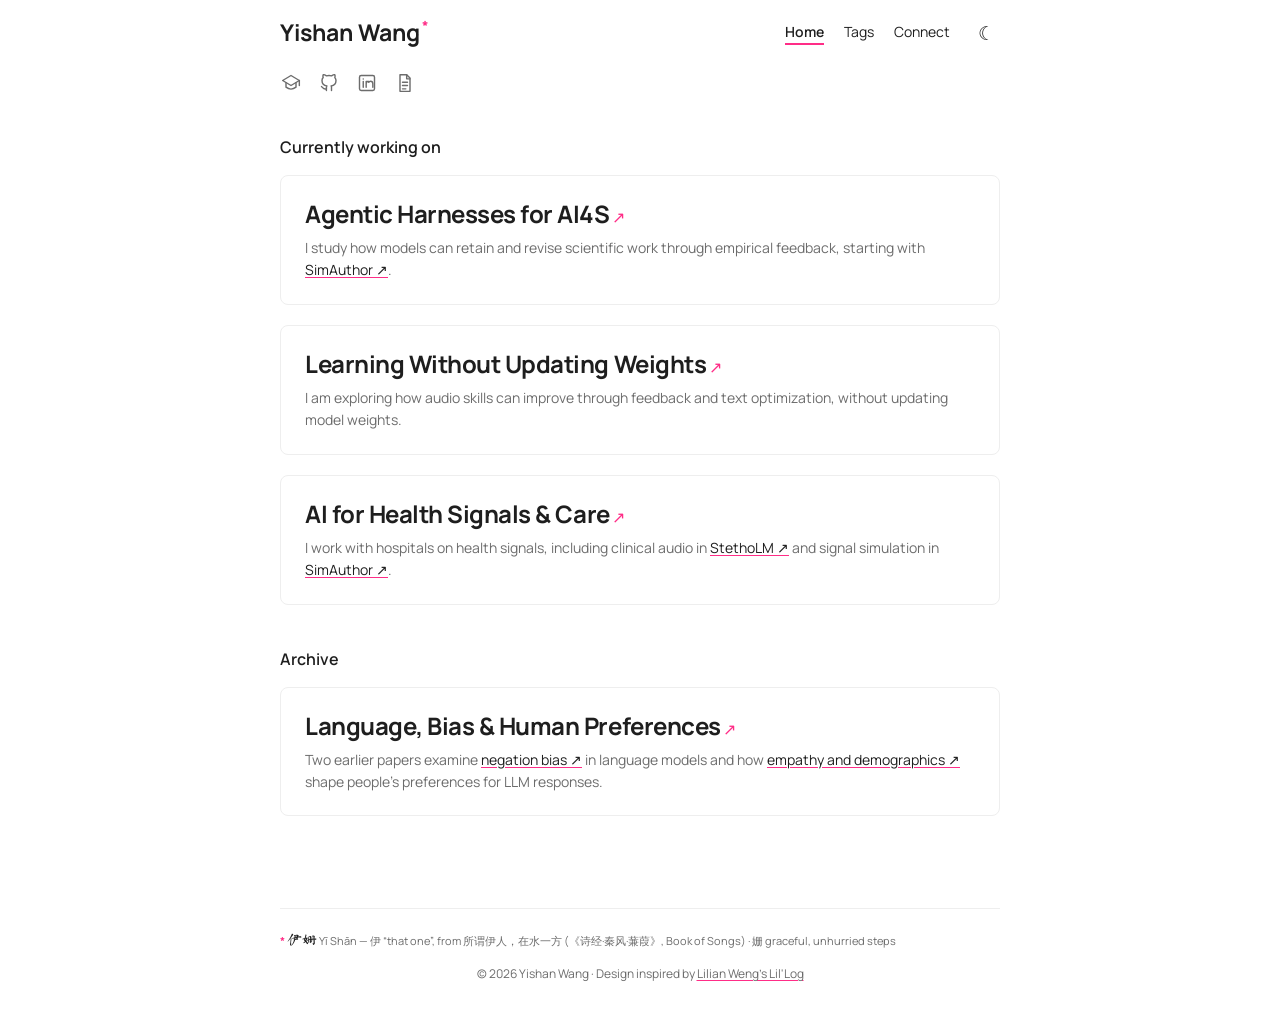
==== commit e9ff7e3e: "Add 伊姗 name note to the footer - Pink asterisk after the site title links to the footer note - Foote" ====
--- a/index.html
+++ b/index.html
@@ -6,13 +6,13 @@
   <meta name="description" content="Yishan Wang's research themes in agentic AI, audio skills, and healthcare.">
   <title>Yishan Wang</title>
   <script>(function(){try{var t=localStorage.getItem('theme');if(t==='dark'||t==='light')document.documentElement.dataset.theme=t;else if(matchMedia('(prefers-color-scheme: dark)').matches)document.documentElement.dataset.theme='dark'}catch(e){}})();</script>
-  <link rel="preconnect" href="https://fonts.googleapis.com"><link rel="preconnect" href="https://fonts.gstatic.com" crossorigin><link rel="stylesheet" href="https://fonts.googleapis.com/css2?family=Manrope:wght@400..800&display=swap"><link rel="stylesheet" href="stylesheet.css">
+  <link rel="preconnect" href="https://fonts.googleapis.com"><link rel="preconnect" href="https://fonts.gstatic.com" crossorigin><link rel="stylesheet" href="https://fonts.googleapis.com/css2?family=Manrope:wght@400..800&display=swap"><link rel="stylesheet" href="https://fonts.googleapis.com/css2?family=Ma+Shan+Zheng&amp;display=swap&amp;text=%E4%BC%8A%E5%A7%97"><link rel="stylesheet" href="stylesheet.css">
   <script src="theme.js" defer></script>
 </head>
 <body>
 <div class="wrap">
   <header class="site-header">
-    <a class="brand" href="index.html">Yishan Wang</a>
+    <div class="brand-box"><a class="brand" href="index.html">Yishan Wang</a><a class="brand-mark" href="#name" aria-label="About the name">*</a></div>
     <div class="header-right">
       <nav class="nav" aria-label="Main navigation"><a href="index.html" aria-current="page">Home</a><a href="tags.html">Tags</a><a href="connect.html">Connect</a></nav>
       <button class="theme-toggle" type="button" aria-label="Switch color mode"><span aria-hidden="true">☾</span></button>
@@ -36,7 +36,7 @@
       <article class="entry"><h2><a href="language-and-people.html">Language, Bias &amp; Human Preferences</a></h2><p>Two earlier papers examine <a href="https://openreview.net/forum?id=BuXZtHTefA">negation bias ↗</a> in language models and how <a href="https://aclanthology.org/2025.findings-emnlp.935.pdf">empathy and demographics ↗</a> shape people's preferences for LLM responses.</p></article>
     </section>
   </main>
-  <footer class="footer">© 2026 Yishan Wang · Design inspired by <a href="https://lilianweng.github.io/">Lilian Weng's Lil'Log</a></footer>
+  <footer class="footer"><p class="name-note" id="name"><span class="star">*</span> <span class="name-zh" lang="zh">伊姗</span> Yī Shān — <span lang="zh">伊</span> “that one”, from <span lang="zh">所谓伊人，在水一方</span> (<span lang="zh">《诗经·秦风·蒹葭》</span>, Book of Songs) · <span lang="zh">姗</span> graceful, unhurried steps</p>© 2026 Yishan Wang · Design inspired by <a href="https://lilianweng.github.io/">Lilian Weng's Lil'Log</a></footer>
 </div>
 </body>
 </html>
--- a/stylesheet.css
+++ b/stylesheet.css
@@ -38,6 +38,8 @@
 .wrap { max-width: 768px; padding: 0 24px; margin: auto; }
 .site-header { height: 64px; display: flex; align-items: center; justify-content: space-between; gap: 20px; }
 .brand { font-size: 23px; font-weight: 700; white-space: nowrap; }
+.brand-box { display: flex; align-items: baseline; white-space: nowrap; }
+.brand-mark { color: var(--accent); font-size: 14px; font-weight: 700; margin-left: 2px; position: relative; top: -.7em; }
 .header-right { display: flex; align-items: center; gap: 22px; }
 .nav { display: flex; gap: 20px; font-size: 14px; }
 .nav a[aria-current='page'] { font-weight: 600; text-decoration: underline 2px var(--accent); text-underline-offset: 6px; }
@@ -58,7 +60,10 @@
 .entry p { color: var(--muted); font-size: 14px; line-height: 1.6; margin: 8px 0 0; }
 .entry-meta { color: var(--muted); font-size: 12px; margin-top: 11px; }
 .footer { border-top: 1px solid var(--line); color: var(--muted); text-align: center; font-size: 12px; padding: 19px 0 25px; }
-.footer span + span::before { content: " · "; }
+.footer > span + span::before { content: " · "; }
+.name-note { margin: 0 0 12px; text-align: left; font-size: 11px; scroll-margin-top: 20px; }
+.name-note .star { color: var(--accent); font-weight: 700; }
+.name-zh { font-family: 'Ma Shan Zheng', 'Kaiti SC', 'STKaiti', KaiTi, serif; font-size: 15px; color: var(--text); }
 .footer a { text-decoration: underline; text-decoration-color: var(--accent); text-underline-offset: 2px; }
 .article, .page-index { padding: 32px 0 75px; }
 .back-link { color: var(--muted); font-size: 13px; }
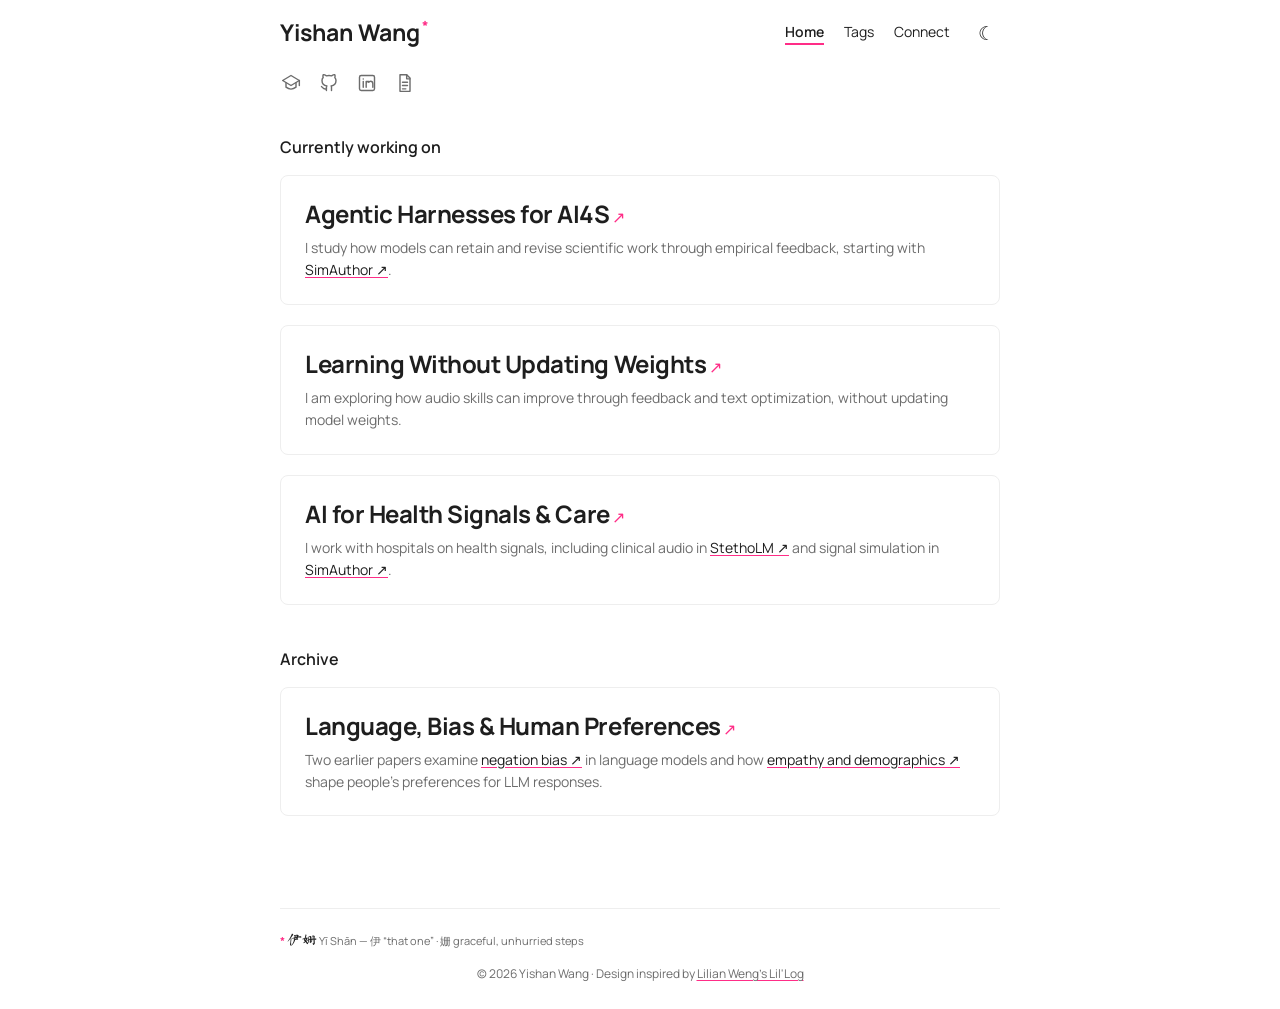
==== commit f4f65360: "Simplify footer content in index.html Removed unnecessary text from footer while keeping essential i" ====
--- a/index.html
+++ b/index.html
@@ -36,7 +36,7 @@
       <article class="entry"><h2><a href="language-and-people.html">Language, Bias &amp; Human Preferences</a></h2><p>Two earlier papers examine <a href="https://openreview.net/forum?id=BuXZtHTefA">negation bias ↗</a> in language models and how <a href="https://aclanthology.org/2025.findings-emnlp.935.pdf">empathy and demographics ↗</a> shape people's preferences for LLM responses.</p></article>
     </section>
   </main>
-  <footer class="footer"><p class="name-note" id="name"><span class="star">*</span> <span class="name-zh" lang="zh">伊姗</span> Yī Shān — <span lang="zh">伊</span> “that one”, from <span lang="zh">所谓伊人，在水一方</span> (<span lang="zh">《诗经·秦风·蒹葭》</span>, Book of Songs) · <span lang="zh">姗</span> graceful, unhurried steps</p>© 2026 Yishan Wang · Design inspired by <a href="https://lilianweng.github.io/">Lilian Weng's Lil'Log</a></footer>
+  <footer class="footer"><p class="name-note" id="name"><span class="star">*</span> <span class="name-zh" lang="zh">伊姗</span> Yī Shān — <span lang="zh">伊</span> “that one” · <span lang="zh">姗</span> graceful, unhurried steps</p>© 2026 Yishan Wang · Design inspired by <a href="https://lilianweng.github.io/">Lilian Weng's Lil'Log</a></footer>
 </div>
 </body>
 </html>
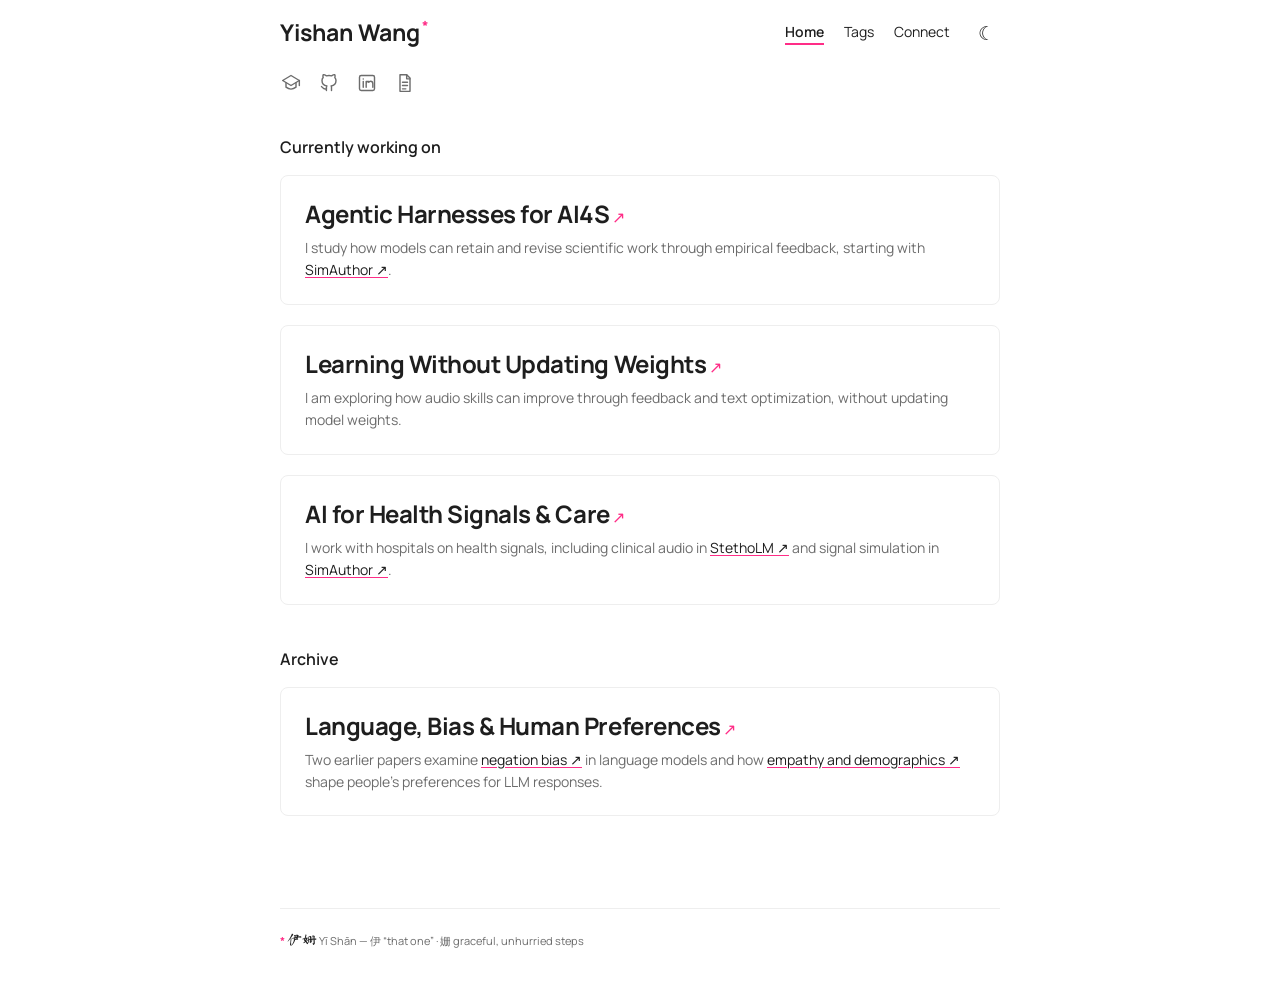
==== commit 8f4d49a2: "Remove copyright notice from footer Updated footer section to remove copyright notice." ====
--- a/index.html
+++ b/index.html
@@ -36,7 +36,8 @@
       <article class="entry"><h2><a href="language-and-people.html">Language, Bias &amp; Human Preferences</a></h2><p>Two earlier papers examine <a href="https://openreview.net/forum?id=BuXZtHTefA">negation bias ↗</a> in language models and how <a href="https://aclanthology.org/2025.findings-emnlp.935.pdf">empathy and demographics ↗</a> shape people's preferences for LLM responses.</p></article>
     </section>
   </main>
-  <footer class="footer"><p class="name-note" id="name"><span class="star">*</span> <span class="name-zh" lang="zh">伊姗</span> Yī Shān — <span lang="zh">伊</span> “that one” · <span lang="zh">姗</span> graceful, unhurried steps</p>© 2026 Yishan Wang · Design inspired by <a href="https://lilianweng.github.io/">Lilian Weng's Lil'Log</a></footer>
+  <footer class="footer"><p class="name-note" id="name"><span class="star">*</span> <span class="name-zh" lang="zh">伊姗</span> Yī Shān — <span lang="zh">伊</span> “that one” · <span lang="zh">姗</span> graceful, unhurried steps</p> 
+  </footer>
 </div>
 </body>
 </html>
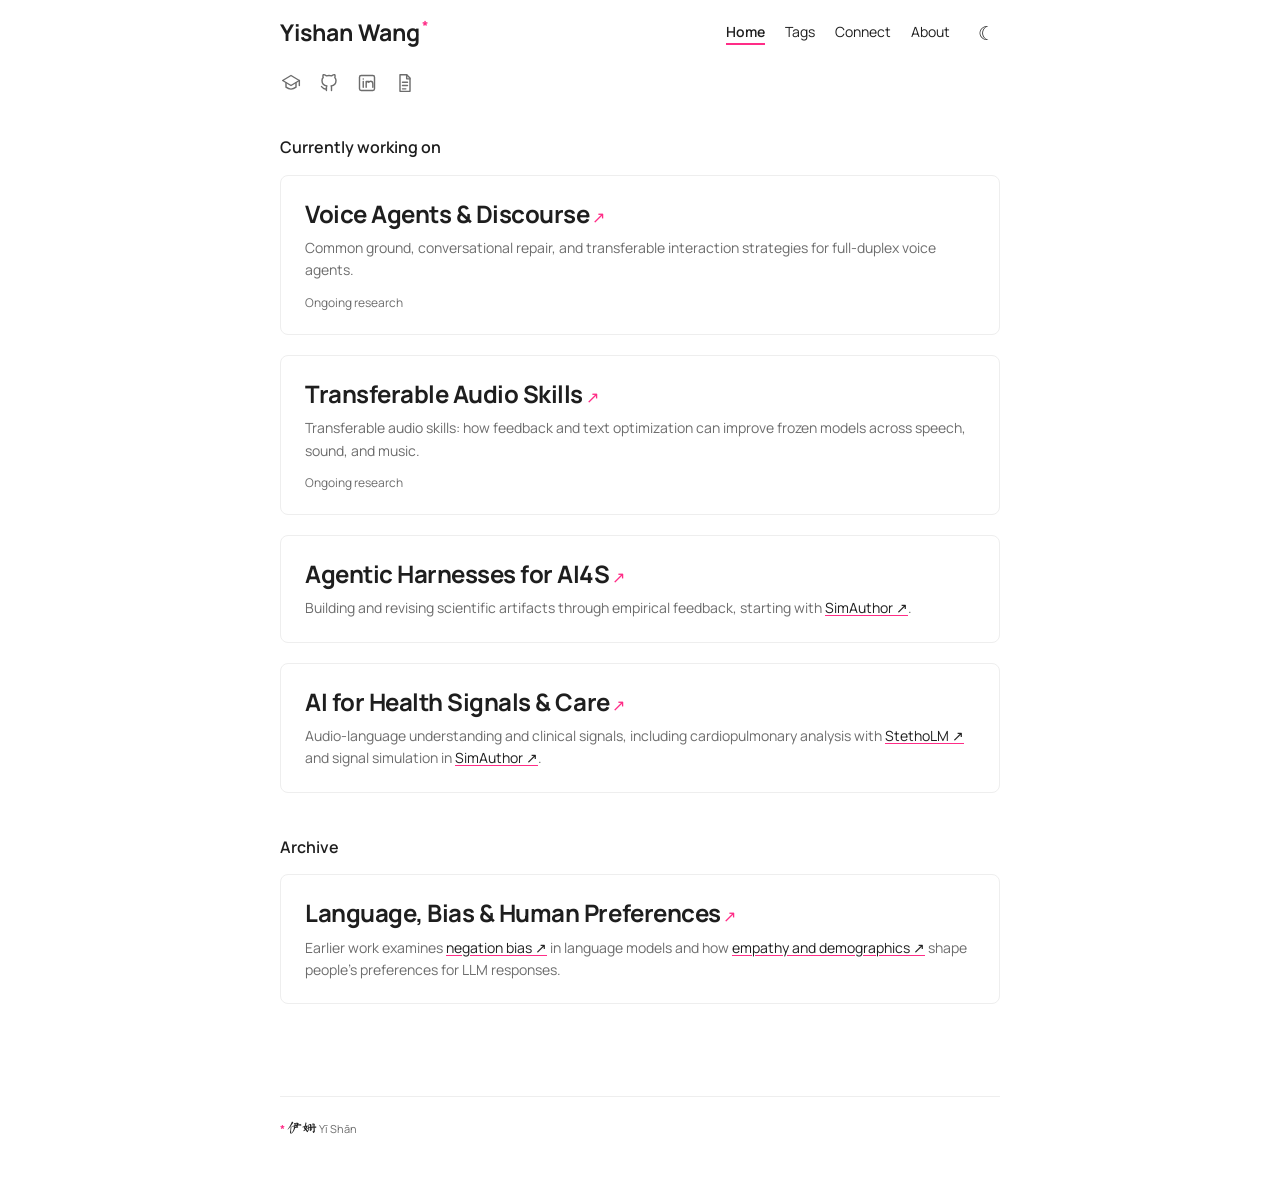
==== commit ba71ee48: "Add voice-agents and about pages, host CV locally, refresh theme pages - New pages: Voice Agents & D" ====
--- a/index.html
+++ b/index.html
@@ -14,7 +14,7 @@
   <header class="site-header">
     <div class="brand-box"><a class="brand" href="index.html">Yishan Wang</a><a class="brand-mark" href="#name" aria-label="About the name">*</a></div>
     <div class="header-right">
-      <nav class="nav" aria-label="Main navigation"><a href="index.html" aria-current="page">Home</a><a href="tags.html">Tags</a><a href="connect.html">Connect</a></nav>
+      <nav class="nav" aria-label="Main navigation"><a href="index.html" aria-current="page">Home</a><a href="tags.html">Tags</a><a href="connect.html">Connect</a><a href="about.html">About</a></nav>
       <button class="theme-toggle" type="button" aria-label="Switch color mode"><span aria-hidden="true">☾</span></button>
     </div>
   </header>
@@ -22,21 +22,22 @@
     <a href="https://scholar.google.com/citations?user=Zy2eJZYAAAAJ&amp;hl=en" aria-label="Google Scholar" title="Google Scholar"><svg viewBox="0 0 24 24" aria-hidden="true"><path d="M2 9 12 3l10 6-10 6L2 9Z"/><path d="M6 11.5V17c3.6 2.8 8.4 2.8 12 0v-5.5"/><path d="M22 9v6"/></svg></a>
     <a href="https://github.com/yishani" aria-label="GitHub" title="GitHub"><svg viewBox="0 0 24 24" aria-hidden="true"><path d="M9 19c-4.3 1.3-4.3-2.2-6-2.7M15 21v-3.4c0-1 .1-1.5-.5-2 2.9-.3 5.9-1.4 5.9-6.5 0-1.5-.5-2.7-1.4-3.7.2-.5.6-2.1-.1-3.4 0 0-1.2-.4-3.8 1.4a13 13 0 0 0-6.2 0C6.3 1.6 5.1 2 5.1 2c-.7 1.3-.3 2.9-.1 3.4A5.2 5.2 0 0 0 3.6 9c0 5.1 3 6.2 5.9 6.5-.6.5-.6 1.2-.6 2V21"/></svg></a>
     <a href="https://www.linkedin.com/in/askyishan/" aria-label="LinkedIn" title="LinkedIn"><svg viewBox="0 0 24 24" aria-hidden="true"><rect x="3" y="3" width="18" height="18" rx="2"/><path d="M7.5 10v7m0-10v.1M11 17v-7h3v1.2c.5-.9 1.3-1.4 2.3-1.4 1.8 0 2.7 1.1 2.7 3.2V17M11 12.8c0-1.5 1.2-2.8 2.7-2.8"/></svg></a>
-    <a href="https://drive.google.com/file/d/1V_Zh28WvNt4IP1V_HgYiuSnjys2AkAC2/view?usp=sharing" aria-label="CV" title="CV"><svg viewBox="0 0 24 24" aria-hidden="true"><path d="M6 2h8l4 4v16H6V2Z"/><path d="M14 2v5h4M9 11h6M9 15h6M9 19h4"/></svg></a>
+    <a href="files/Yishan_Wang_CV.pdf" aria-label="CV" title="CV"><svg viewBox="0 0 24 24" aria-hidden="true"><path d="M6 2h8l4 4v16H6V2Z"/><path d="M14 2v5h4M9 11h6M9 15h6M9 19h4"/></svg></a>
   </div>
   <main class="home">
     <section class="home-section" aria-labelledby="working-title">
       <h1 class="section-heading" id="working-title">Currently working on</h1>
-      <article class="entry"><h2><a href="ai4s.html">Agentic Harnesses for AI4S</a></h2><p>I study how models can retain and revise scientific work through empirical feedback, starting with <a href="https://arxiv.org/abs/2610.06257">SimAuthor ↗</a>.</p></article>
-      <article class="entry"><h2><a href="audio-skills.html">Learning Without Updating Weights</a></h2><p>I am exploring how audio skills can improve through feedback and text optimization, without updating model weights.</p></article>
-      <article class="entry"><h2><a href="healthcare.html">AI for Health Signals &amp; Care</a></h2><p>I work with hospitals on health signals, including clinical audio in <a href="https://openreview.net/forum?id=i9RuUH9Jyj">StethoLM ↗</a> and signal simulation in <a href="https://arxiv.org/abs/2610.06257">SimAuthor ↗</a>.</p></article>
+      <article class="entry"><h2><a href="pragmatic-intelligence.html">Voice Agents &amp; Discourse</a></h2><p>Common ground, conversational repair, and transferable interaction strategies for full-duplex voice agents.</p><div class="entry-meta">Ongoing research</div></article>
+      <article class="entry"><h2><a href="audio-skills.html">Transferable Audio Skills</a></h2><p>Transferable audio skills: how feedback and text optimization can improve frozen models across speech, sound, and music.</p><div class="entry-meta">Ongoing research</div></article>
+      <article class="entry"><h2><a href="ai4s.html">Agentic Harnesses for AI4S</a></h2><p>Building and revising scientific artifacts through empirical feedback, starting with <a href="https://arxiv.org/abs/2610.06257">SimAuthor ↗</a>.</p></article>
+      <article class="entry"><h2><a href="healthcare.html">AI for Health Signals &amp; Care</a></h2><p>Audio-language understanding and clinical signals, including cardiopulmonary analysis with <a href="https://openreview.net/forum?id=i9RuUH9Jyj">StethoLM ↗</a> and signal simulation in <a href="https://arxiv.org/abs/2610.06257">SimAuthor ↗</a>.</p></article>
     </section>
     <section class="home-section" aria-labelledby="archive-title">
       <h2 class="section-heading" id="archive-title">Archive</h2>
-      <article class="entry"><h2><a href="language-and-people.html">Language, Bias &amp; Human Preferences</a></h2><p>Two earlier papers examine <a href="https://openreview.net/forum?id=BuXZtHTefA">negation bias ↗</a> in language models and how <a href="https://aclanthology.org/2025.findings-emnlp.935.pdf">empathy and demographics ↗</a> shape people's preferences for LLM responses.</p></article>
+      <article class="entry"><h2><a href="language-and-people.html">Language, Bias &amp; Human Preferences</a></h2><p>Earlier work examines <a href="https://openreview.net/forum?id=BuXZtHTefA">negation bias ↗</a> in language models and how <a href="https://aclanthology.org/2025.findings-emnlp.935.pdf">empathy and demographics ↗</a> shape people's preferences for LLM responses.</p></article>
     </section>
   </main>
-  <footer class="footer"><p class="name-note" id="name"><span class="star">*</span> <span class="name-zh" lang="zh">伊姗</span> Yī Shān — <span lang="zh">伊</span> “that one” · <span lang="zh">姗</span> graceful, unhurried steps</p> 
+  <footer class="footer"><p class="name-note" id="name"><span class="star">*</span> <span class="name-zh" lang="zh">伊姗</span> Yī Shān</p> 
   </footer>
 </div>
 </body>
--- a/stylesheet.css
+++ b/stylesheet.css
@@ -101,7 +101,9 @@
 .credit { color: var(--muted); font-size: 12px; }
 @media (max-width: 520px) {
   .wrap { padding: 0 20px; }
-  .site-header { height: 60px; }
+  .site-header { height: auto; min-height: 60px; flex-wrap: wrap; gap: 10px; padding: 14px 0; }
+  .header-right { flex-wrap: wrap; }
+  .nav { flex-wrap: wrap; }
   .brand { font-size: 21px; }
   .header-right { gap: 12px; }
   .nav { gap: 11px; font-size: 12px; }
@@ -113,3 +115,14 @@
   .item-title span { display: block; margin-top: 3px; }
 }
 @media (prefers-reduced-motion: reduce) { html { scroll-behavior: auto; } }
+
+.about-intro { display: flex; align-items: flex-start; gap: 28px; margin: 24px 0 32px; }
+.profile-photo { display: block; width: 210px; max-width: 100%; height: auto; border-radius: 8px; flex-shrink: 0; }
+.about-intro .article-lead { margin: 0; }
+@media (max-width: 520px) { .about-intro { flex-direction: column; gap: 20px; } .profile-photo { width: 200px; } }
+
+/* Compact portrait crop; retain the original photo asset. */
+.profile-photo { width: 144px; height: 144px; object-fit: cover; object-position: 50% 17%; border-radius: 50%; }
+
+.profile-frame { display: block; position: relative; width: 144px; height: 144px; flex-shrink: 0; overflow: hidden; border-radius: 50%; }
+.profile-frame .profile-photo { display: block; position: absolute; width: 220px; max-width: none; height: auto; left: -38px; top: -5px; border-radius: 0; }
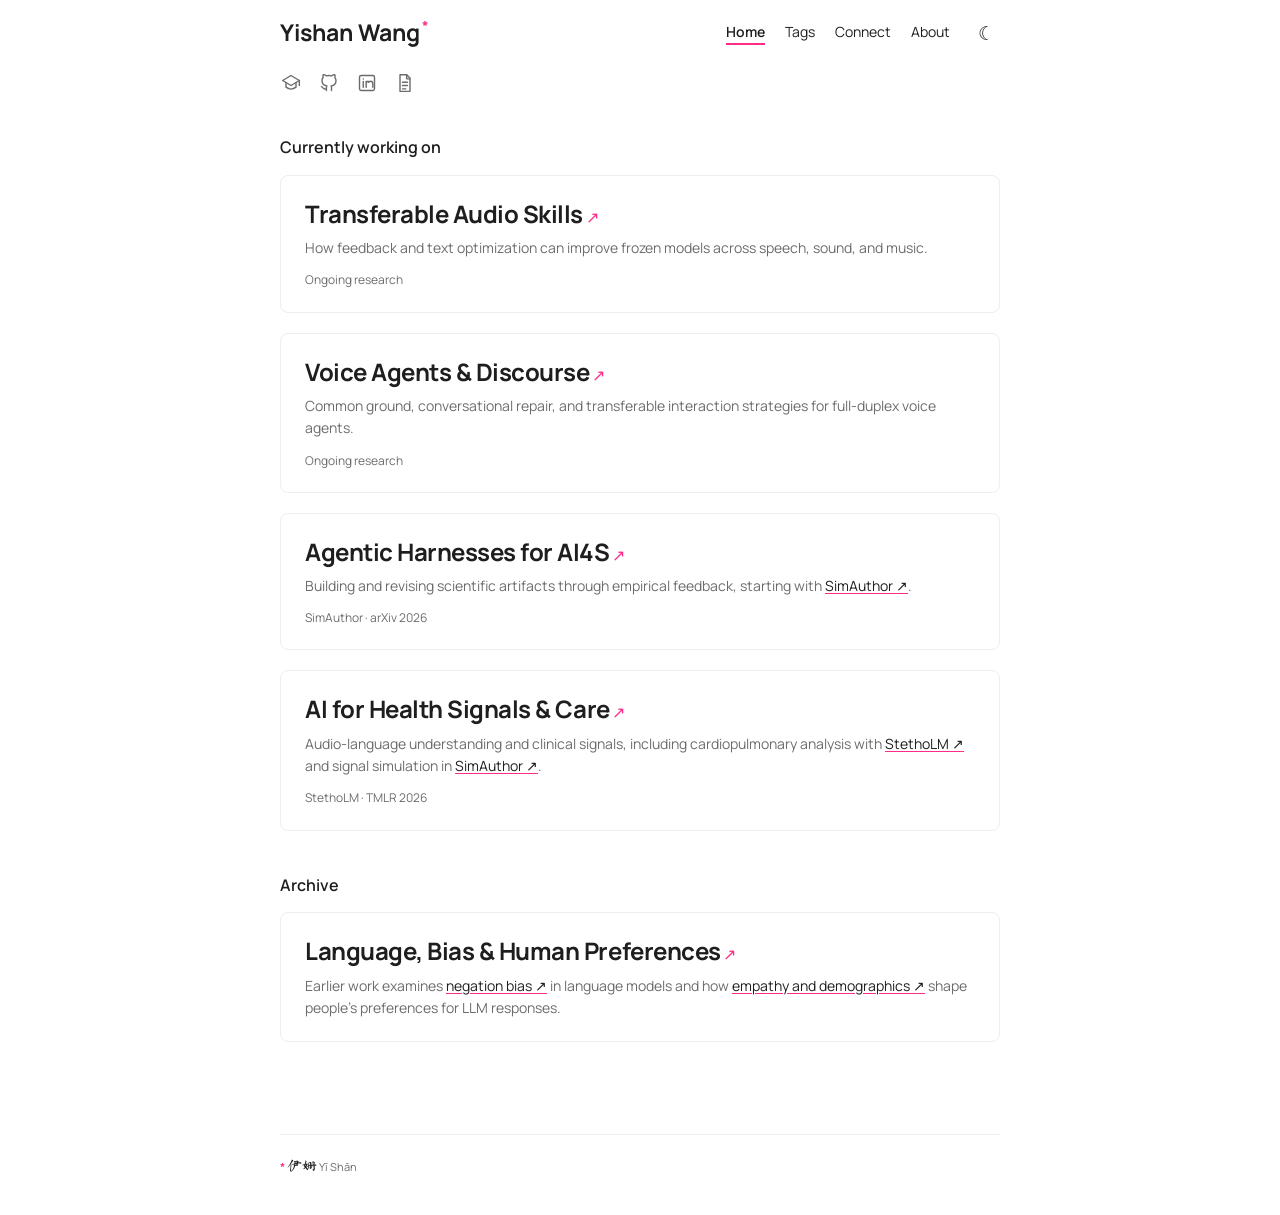
==== commit b38f758d: "Reorder homepage themes and fix small inconsistencies - Move Voice Agents & Discourse to second plac" ====
--- a/index.html
+++ b/index.html
@@ -4,7 +4,7 @@
   <meta charset="utf-8">
   <meta name="viewport" content="width=device-width,initial-scale=1">
   <meta name="description" content="Yishan Wang's research themes in agentic AI, audio skills, and healthcare.">
-  <title>Yishan Wang</title>
+  <title>Yishan Wang</title><link rel="icon" href="favicon.svg" type="image/svg+xml"><meta property="og:type" content="website"><meta property="og:title" content="Yishan Wang"><meta property="og:description" content="Yishan Wang's research themes in agentic AI, audio skills, and healthcare."><meta property="og:url" content="https://yishani.github.io/"><meta property="og:image" content="https://yishani.github.io/images/profile-headshot.jpg">
   <script>(function(){try{var t=localStorage.getItem('theme');if(t==='dark'||t==='light')document.documentElement.dataset.theme=t;else if(matchMedia('(prefers-color-scheme: dark)').matches)document.documentElement.dataset.theme='dark'}catch(e){}})();</script>
   <link rel="preconnect" href="https://fonts.googleapis.com"><link rel="preconnect" href="https://fonts.gstatic.com" crossorigin><link rel="stylesheet" href="https://fonts.googleapis.com/css2?family=Manrope:wght@400..800&display=swap"><link rel="stylesheet" href="https://fonts.googleapis.com/css2?family=Ma+Shan+Zheng&amp;display=swap&amp;text=%E4%BC%8A%E5%A7%97"><link rel="stylesheet" href="stylesheet.css">
   <script src="theme.js" defer></script>
@@ -27,10 +27,10 @@
   <main class="home">
     <section class="home-section" aria-labelledby="working-title">
       <h1 class="section-heading" id="working-title">Currently working on</h1>
+      <article class="entry"><h2><a href="audio-skills.html">Transferable Audio Skills</a></h2><p>How feedback and text optimization can improve frozen models across speech, sound, and music.</p><div class="entry-meta">Ongoing research</div></article>
       <article class="entry"><h2><a href="pragmatic-intelligence.html">Voice Agents &amp; Discourse</a></h2><p>Common ground, conversational repair, and transferable interaction strategies for full-duplex voice agents.</p><div class="entry-meta">Ongoing research</div></article>
-      <article class="entry"><h2><a href="audio-skills.html">Transferable Audio Skills</a></h2><p>Transferable audio skills: how feedback and text optimization can improve frozen models across speech, sound, and music.</p><div class="entry-meta">Ongoing research</div></article>
-      <article class="entry"><h2><a href="ai4s.html">Agentic Harnesses for AI4S</a></h2><p>Building and revising scientific artifacts through empirical feedback, starting with <a href="https://arxiv.org/abs/2610.06257">SimAuthor ↗</a>.</p></article>
-      <article class="entry"><h2><a href="healthcare.html">AI for Health Signals &amp; Care</a></h2><p>Audio-language understanding and clinical signals, including cardiopulmonary analysis with <a href="https://openreview.net/forum?id=i9RuUH9Jyj">StethoLM ↗</a> and signal simulation in <a href="https://arxiv.org/abs/2610.06257">SimAuthor ↗</a>.</p></article>
+      <article class="entry"><h2><a href="ai4s.html">Agentic Harnesses for AI4S</a></h2><p>Building and revising scientific artifacts through empirical feedback, starting with <a href="https://arxiv.org/abs/2610.06257">SimAuthor ↗</a>.</p><div class="entry-meta">SimAuthor · arXiv 2026</div></article>
+      <article class="entry"><h2><a href="healthcare.html">AI for Health Signals &amp; Care</a></h2><p>Audio-language understanding and clinical signals, including cardiopulmonary analysis with <a href="https://openreview.net/forum?id=i9RuUH9Jyj">StethoLM ↗</a> and signal simulation in <a href="https://arxiv.org/abs/2610.06257">SimAuthor ↗</a>.</p><div class="entry-meta">StethoLM · TMLR 2026</div></article>
     </section>
     <section class="home-section" aria-labelledby="archive-title">
       <h2 class="section-heading" id="archive-title">Archive</h2>
